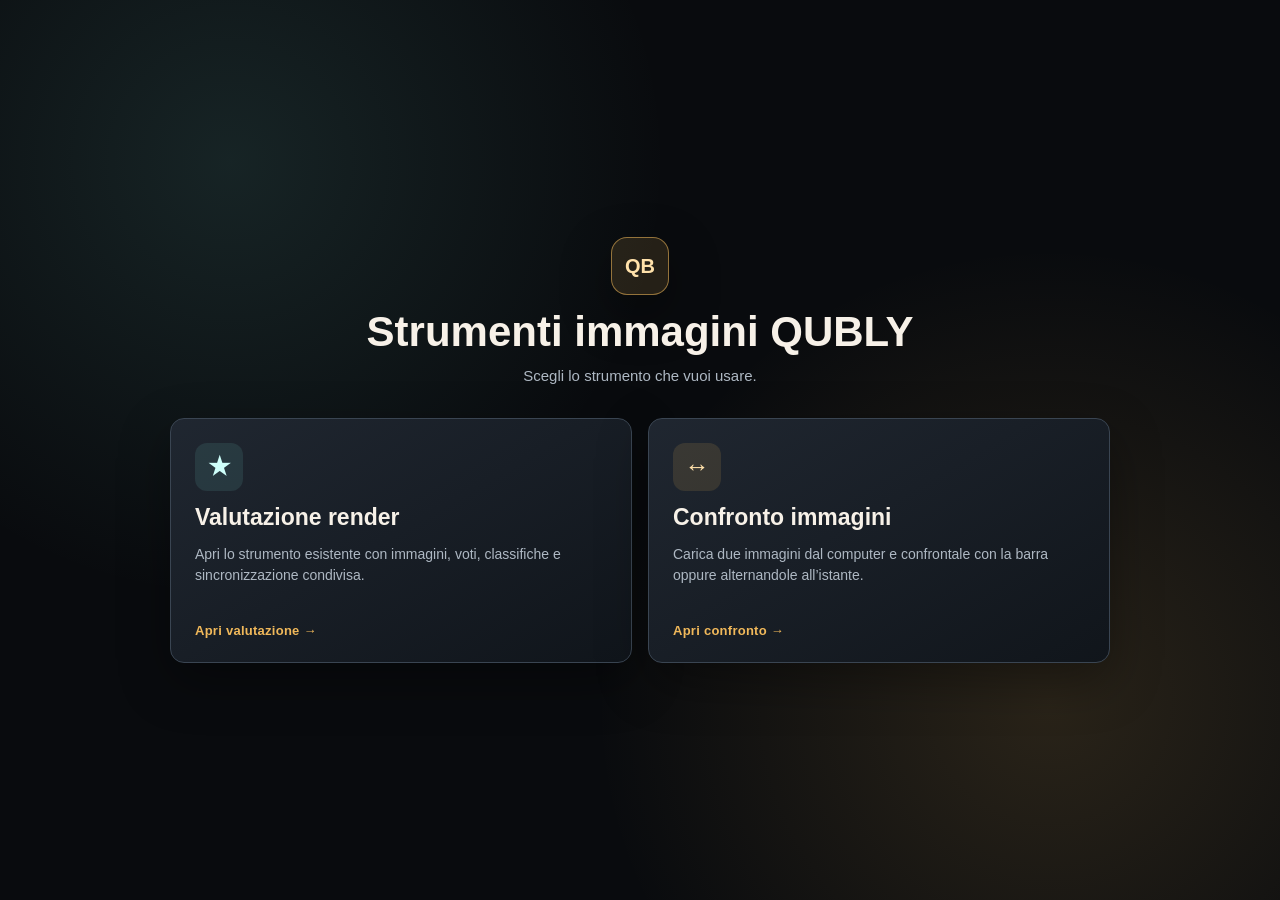
==== index.html @ 987a3d00 "Aggiunge il confronto locale tra due immagini" ====
<!doctype html>
<html lang="it">
<head>
  <meta charset="utf-8">
  <meta name="viewport" content="width=device-width, initial-scale=1">
  <meta name="robots" content="noindex, nofollow, noarchive, nosnippet">
  <title>Valutazione render QUBLY</title>
  <style>
    :root {
      color-scheme: dark;
      --bar-h: 148px;
      --bg: #090b0e;
      --panel: #151a20;
      --panel-2: #202731;
      --panel-3: #29313b;
      --line: #3a4552;
      --text: #f7f1e8;
      --muted: #aeb8c3;
      --soft: #7e8995;
      --accent: #f0b85a;
      --accent-2: #73cbc2;
      --ok: #92d184;
      --warn: #f0b85a;
      --danger: #e77878;
      --shadow: 0 18px 50px rgba(0, 0, 0, 0.34);
      --focus: 0 0 0 3px rgba(240, 184, 90, 0.26);
    }

    * {
      box-sizing: border-box;
    }

    html,
    body {
      width: 100%;
      height: 100%;
      margin: 0;
      overflow: hidden;
      background: var(--bg);
      color: var(--text);
      font-family: Inter, "Segoe UI", Arial, sans-serif;
      letter-spacing: 0;
    }

    button,
    input,
    textarea,
    select {
      font: inherit;
    }

    button {
      min-height: 40px;
      border: 1px solid var(--line);
      border-radius: 8px;
      background: var(--panel-2);
      color: var(--text);
      cursor: pointer;
      font-weight: 760;
      transition: background 140ms ease, border-color 140ms ease, transform 140ms ease;
    }

    button:hover:not(:disabled),
    button:focus-visible,
    select:focus-visible,
    input:focus-visible,
    textarea:focus-visible {
      border-color: var(--accent);
      outline: none;
      box-shadow: var(--focus);
    }

    button:hover:not(:disabled) {
      background: #2b3440;
    }

    button:active:not(:disabled) {
      transform: translateY(1px);
    }

    button:disabled {
      cursor: not-allowed;
      opacity: 0.46;
    }

    h1,
    h2,
    h3,
    p {
      margin: 0;
    }

    h1 {
      font-size: 15px;
      font-weight: 820;
    }

    h2 {
      font-size: 18px;
      font-weight: 820;
    }

    .app {
      width: 100%;
      height: 100%;
      display: grid;
      grid-template-rows: minmax(0, 1fr);
    }

    .topbar {
      position: fixed;
      top: 12px;
      right: 12px;
      z-index: 20;
      width: min(430px, calc(100vw - 24px));
      min-height: 58px;
      display: flex;
      align-items: center;
      justify-content: space-between;
      gap: 10px;
      padding: 8px 10px;
      border: 1px solid var(--line);
      border-radius: 8px;
      background: rgba(16, 20, 25, 0.95);
      box-shadow: var(--shadow);
      backdrop-filter: blur(12px);
    }

    .brand {
      min-width: 0;
    }

    .status {
      margin-top: 2px;
      color: var(--muted);
      font-size: 11px;
      white-space: nowrap;
      overflow: hidden;
      text-overflow: ellipsis;
    }

    .top-actions {
      display: flex;
      align-items: center;
      gap: 6px;
      flex-wrap: wrap;
      justify-content: flex-end;
    }

    .tab-button {
      min-height: 36px;
      padding: 0 10px;
      font-size: 13px;
    }

    .tab-button[aria-pressed="true"] {
      border-color: var(--accent);
      background: rgba(240, 184, 90, 0.16);
      color: #ffe1aa;
    }

    body.final-mode .topbar {
      display: none;
    }

    body.final-mode main {
      padding-top: 6px;
    }

    main {
      min-height: 0;
      padding: 12px;
      overflow: hidden;
    }

    .view {
      height: 100%;
      min-height: 0;
    }

    .view[hidden] {
      display: none !important;
    }

    .review-shell,
    .final-shell {
      height: 100%;
      min-height: 0;
      display: grid;
      grid-template-columns: minmax(0, 1fr) minmax(380px, 430px);
      gap: 12px;
    }

    .visual-stack {
      position: relative;
      min-width: 0;
      min-height: 0;
      display: grid;
      grid-template-rows: minmax(0, 1fr) minmax(0, 1fr);
      gap: 10px;
    }

    .image-card,
    .side-panel,
    .board,
    .variant-card,
    .mini-original,
    .final-note {
      border: 1px solid var(--line);
      border-radius: 8px;
      background: var(--panel);
      box-shadow: var(--shadow);
    }

    .image-card {
      min-width: 0;
      min-height: 0;
      display: grid;
      grid-template-rows: 34px minmax(0, 1fr);
      overflow: hidden;
    }

    #reviewView .image-card {
      grid-template-rows: minmax(0, 1fr);
    }

    #reviewView .image-head {
      display: none;
    }

    .image-head {
      min-width: 0;
      display: grid;
      grid-template-columns: minmax(0, 1fr) auto;
      align-items: center;
      gap: 10px;
      padding: 7px 11px;
      border-bottom: 1px solid var(--line);
      background: #11161c;
    }

    .image-title {
      min-width: 0;
      overflow: hidden;
      text-overflow: ellipsis;
      white-space: nowrap;
      font-size: 13px;
      font-weight: 820;
    }

    .image-meta {
      color: var(--muted);
      font-size: 12px;
    }

    .image-stage {
      width: 100%;
      height: 100%;
      min-height: 0;
      position: relative;
      padding: 0;
      border: 0;
      border-radius: 0;
      display: flex;
      align-items: center;
      justify-content: center;
      overflow: hidden;
      background: #040506;
    }

    div.image-stage {
      cursor: zoom-in;
    }

    .image-stage img,
    .variant-image-box img,
    .mini-original img,
    .overlay-body img {
      display: block;
      max-width: 100%;
      max-height: 100%;
      width: auto;
      height: auto;
      object-fit: contain;
    }

    .image-load-error {
      position: absolute;
      inset: 0;
      display: none;
      place-items: center;
      padding: 22px;
      background: rgba(4, 5, 6, 0.92);
      color: var(--text);
      text-align: center;
      font-size: 14px;
      line-height: 1.45;
      z-index: 2;
    }

    .image-load-error.active {
      display: grid;
    }

    .compare-stage {
      position: absolute;
      inset: 0;
      display: none;
      align-items: center;
      justify-content: center;
      overflow: hidden;
      background: #040506;
    }

    .compare-stage.active {
      display: flex;
    }

    .compare-stage img {
      position: absolute;
      inset: 0;
      width: 100%;
      height: 100%;
      max-width: none;
      max-height: none;
      object-fit: contain;
      user-select: none;
      pointer-events: none;
    }

    .compare-after {
      clip-path: inset(0 50% 0 0);
    }

    .compare-bar {
      position: absolute;
      top: 0;
      bottom: 0;
      left: 50%;
      width: 2px;
      transform: translateX(-50%);
      background: rgba(255, 255, 255, 0.45);
      box-shadow: 0 0 0 1px rgba(0, 0, 0, 0.25);
      pointer-events: none;
    }

    .compare-knob {
      position: absolute;
      left: 50%;
      top: 50%;
      width: 46px;
      height: 46px;
      transform: translate(-50%, -50%);
      border-radius: 999px;
      border: 1px solid rgba(255, 255, 255, 0.32);
      background: rgba(16, 20, 25, 0.56);
      color: rgba(255, 255, 255, 0.78);
      display: grid;
      place-items: center;
      font-size: 20px;
      font-weight: 900;
      pointer-events: none;
      box-shadow: var(--shadow);
    }

    .compare-drag-zone {
      position: absolute;
      top: 0;
      bottom: 0;
      left: 50%;
      width: min(190px, 34%);
      height: 100%;
      margin: 0;
      transform: translateX(-50%);
      border-left: 1px solid rgba(255, 255, 255, 0.08);
      border-right: 1px solid rgba(255, 255, 255, 0.08);
      background: rgba(255, 255, 255, 0.015);
      cursor: ew-resize;
      touch-action: none;
      z-index: 3;
    }

    .compare-drag-zone:hover,
    .compare-drag-zone:focus-visible,
    .compare-drag-zone.dragging {
      background: rgba(255, 255, 255, 0.055);
      border-color: rgba(255, 255, 255, 0.22);
      outline: none;
      box-shadow: inset 0 0 0 1px rgba(255, 255, 255, 0.1);
    }

    .compare-label {
      position: absolute;
      top: 10px;
      padding: 5px 8px;
      border: 1px solid rgba(255, 255, 255, 0.12);
      border-radius: 999px;
      background: rgba(4, 5, 6, 0.72);
      color: var(--text);
      font-size: 12px;
      font-weight: 820;
      z-index: 3;
      pointer-events: none;
    }

    .compare-label.before {
      left: 10px;
    }

    .compare-label.after {
      right: 10px;
    }

    .compare-toggle {
      position: absolute;
      right: 12px;
      bottom: 12px;
      z-index: 4;
      min-height: 36px;
      padding: 0 12px;
      border-color: rgba(240, 184, 90, 0.76);
      background: rgba(16, 20, 25, 0.9);
      color: #ffe1aa;
      backdrop-filter: blur(8px);
      cursor: pointer;
    }

    .image-stage:hover:not(:disabled),
    .image-stage:focus-visible {
      background: #040506;
      box-shadow: inset 0 0 0 2px var(--accent);
    }

    .floating-nav {
      position: absolute;
      z-index: 5;
      bottom: 16px;
      width: 58px;
      height: 58px;
      min-height: 58px;
      padding: 0;
      border-radius: 12px;
      border-color: rgba(240, 184, 90, 0.7);
      background: rgba(16, 20, 25, 0.82);
      color: #ffe3ad;
      font-size: 40px;
      line-height: 1;
      backdrop-filter: blur(8px);
    }

    .floating-nav.prev {
      left: 12px;
    }

    .floating-nav.next {
      right: 12px;
    }

    .side-panel {
      min-width: 0;
      min-height: 0;
      display: grid;
      grid-template-rows: auto auto minmax(0, 1fr) auto;
      gap: 8px;
      padding: 12px;
      padding-top: calc(var(--bar-h) + 12px);
      overflow: hidden;
    }

    #finalView .side-panel {
      grid-template-rows: auto auto auto;
      gap: 8px;
      padding-top: 8px;
      overflow-y: auto;
    }

    #finalView .panel-top,
    #finalView .panel-actions,
    #finalView .average-card,
    #finalView .subject-average-panel {
      display: none;
    }

    .panel-top {
      min-width: 0;
      display: grid;
      gap: 5px;
    }

    .eyebrow {
      color: var(--accent-2);
      font-size: 12px;
      font-weight: 820;
      text-transform: uppercase;
    }

    .current-name {
      min-width: 0;
      overflow-wrap: anywhere;
      font-size: 15px;
      font-weight: 860;
      line-height: 1.15;
    }

    .source-line {
      min-width: 0;
      color: var(--muted);
      font-size: 12px;
      line-height: 1.35;
      overflow-wrap: anywhere;
    }

    #sourceLine,
    #finalSourceLine {
      display: -webkit-box;
      -webkit-line-clamp: 2;
      -webkit-box-orient: vertical;
      overflow: hidden;
    }

    #reviewView #sourceLine {
      display: none;
    }

    .chips {
      display: flex;
      flex-wrap: wrap;
      gap: 6px;
    }

    .chip {
      min-height: 24px;
      max-width: 100%;
      display: inline-flex;
      align-items: center;
      padding: 3px 8px;
      border: 1px solid var(--line);
      border-radius: 999px;
      background: #10151b;
      color: var(--muted);
      font-size: 12px;
      font-weight: 760;
    }

    .chip.ok {
      border-color: rgba(146, 209, 132, 0.45);
      color: #c9efbf;
      background: rgba(146, 209, 132, 0.1);
    }

    .chip.warn {
      border-color: rgba(240, 184, 90, 0.55);
      color: #ffe0a4;
      background: rgba(240, 184, 90, 0.12);
    }

    .progress-box {
      display: grid;
      gap: 7px;
    }

    .meter {
      height: 8px;
      border-radius: 999px;
      border: 1px solid #2a333d;
      background: #0d1116;
      overflow: hidden;
    }

    .meter-fill {
      width: 0%;
      height: 100%;
      background: linear-gradient(90deg, var(--accent-2), var(--accent));
    }

    .progress-text {
      display: flex;
      justify-content: space-between;
      gap: 10px;
      color: var(--muted);
      font-size: 12px;
    }

    .average-card {
      display: grid;
      grid-template-columns: minmax(0, 1fr) auto;
      align-items: center;
      gap: 10px;
      padding: 8px;
      border: 1px solid var(--line);
      border-radius: 8px;
      background: #0f141a;
    }

    .average-label {
      color: var(--muted);
      font-size: 12px;
      line-height: 1.35;
    }

    .average-value {
      color: var(--accent);
      font-size: 28px;
      font-weight: 900;
      line-height: 1;
    }

    .voter-area {
      min-height: 0;
      display: grid;
      grid-template-rows: auto minmax(0, 1fr);
      gap: 8px;
      overflow: hidden;
    }

    #finalView .voter-area {
      grid-template-rows: minmax(0, 1fr);
    }

    .voter-list {
      min-height: 0;
      display: grid;
      gap: 6px;
      align-content: start;
      overflow: auto;
      padding-right: 2px;
    }

    #reviewView .voter-list {
      overflow: hidden;
    }

    #finalView .voter-area {
      display: none;
    }

    .voter-row {
      display: grid;
      gap: 4px;
      padding: 5px;
      border: 1px solid #2d3742;
      border-radius: 8px;
      background: #11161c;
    }

    .voter-switch {
      display: grid;
      grid-template-columns: repeat(4, minmax(0, 1fr));
      gap: 6px;
    }

    .voter-switch button {
      min-width: 0;
      min-height: 34px;
      padding: 0 8px;
      overflow: hidden;
      text-overflow: ellipsis;
      white-space: nowrap;
      font-size: 13px;
      font-weight: 820;
    }

    .voter-switch button[aria-pressed="true"] {
      border-color: var(--accent-2);
      background: rgba(115, 203, 194, 0.15);
      color: #cefffa;
    }

    .voter-top {
      display: grid;
      grid-template-columns: minmax(0, 1fr) 50px;
      gap: 6px;
      align-items: center;
    }

    .voter-name,
    .note-input {
      width: 100%;
      min-width: 0;
      border: 1px solid var(--line);
      border-radius: 7px;
      background: #0c1116;
      color: var(--text);
    }

    .voter-name {
      height: 28px;
      padding: 0 9px;
      font-weight: 760;
    }

    .voter-name.display {
      display: flex;
      align-items: center;
      background: #0f151b;
    }

    .note-input {
      height: 24px;
      padding: 0 9px;
      color: var(--muted);
      font-size: 12px;
    }

    .score-bubble {
      height: 28px;
      display: grid;
      place-items: center;
      border-radius: 7px;
      border: 1px solid var(--line);
      background: rgba(240, 184, 90, 0.13);
      color: var(--accent);
      font-weight: 900;
    }

    .score-bubble.empty {
      color: var(--muted);
      background: #0c1116;
    }

    .score-range {
      width: 100%;
      height: 18px;
      accent-color: var(--accent);
      cursor: pointer;
    }

    .panel-actions {
      display: grid;
      grid-template-columns: 1fr 1fr;
      gap: 8px;
    }

    .panel-actions button {
      min-height: 38px;
      font-size: 15px;
    }

    .primary-button {
      border-color: rgba(240, 184, 90, 0.62);
      background: rgba(240, 184, 90, 0.16);
      color: #ffe1aa;
    }

    .final-back-inline {
      width: fit-content;
      min-height: 32px;
      margin-top: 8px;
      padding: 0 12px;
      font-size: 12px;
    }

    .wide {
      grid-column: 1 / -1;
    }

    .board {
      min-height: 0;
      display: grid;
      grid-template-rows: auto auto minmax(0, 1fr);
      gap: 10px;
      padding: 12px;
      overflow: hidden;
    }

    .subject-tabs {
      display: flex;
      flex-wrap: wrap;
      gap: 8px;
    }

    .subject-tab {
      min-height: 38px;
      padding: 0 11px;
      font-size: 13px;
    }

    .subject-tab[aria-pressed="true"] {
      border-color: var(--accent-2);
      background: rgba(115, 203, 194, 0.15);
      color: #cefffa;
    }

    .subject-tab.needs-rank {
      border-color: rgba(240, 184, 90, 0.72);
    }

    .final-head {
      min-height: 120px;
      display: grid;
      grid-template-columns: minmax(220px, 310px) minmax(0, 1fr);
      gap: 10px;
    }

    .mini-original,
    .final-note {
      min-width: 0;
      overflow: hidden;
      background: #10151b;
    }

    .mini-original {
      display: grid;
      grid-template-columns: 1.1fr 1fr;
      align-items: stretch;
    }

    .mini-original .img-box {
      min-width: 0;
      min-height: 0;
      display: flex;
      align-items: center;
      justify-content: center;
      background: #040506;
    }

    .mini-original .info,
    .final-note {
      padding: 10px;
      display: grid;
      align-content: center;
      gap: 5px;
    }

    .mini-original strong {
      min-width: 0;
      overflow-wrap: anywhere;
      font-size: 13px;
      line-height: 1.2;
    }

    .final-note p {
      color: var(--muted);
      font-size: 13px;
      line-height: 1.42;
    }

    .variant-grid {
      min-height: 0;
      display: grid;
      grid-template-columns: repeat(auto-fit, minmax(255px, 1fr));
      grid-auto-rows: minmax(245px, 1fr);
      gap: 10px;
      overflow: auto;
      padding-right: 2px;
    }

    .variant-card {
      min-width: 0;
      min-height: 0;
      padding: 0;
      display: grid;
      grid-template-rows: minmax(0, 1fr) auto;
      overflow: hidden;
      cursor: grab;
      text-align: left;
    }

    .variant-card:active {
      cursor: grabbing;
    }

    .variant-card.dragging {
      opacity: 0.55;
    }

    .variant-card[aria-selected="true"] {
      border-color: var(--accent);
      box-shadow: 0 0 0 2px rgba(240, 184, 90, 0.27), var(--shadow);
    }

    .variant-image-box {
      min-width: 0;
      min-height: 0;
      display: flex;
      align-items: center;
      justify-content: center;
      background: #040506;
      overflow: hidden;
    }

    .variant-card-foot {
      display: grid;
      grid-template-columns: 58px minmax(0, 1fr);
      gap: 8px;
      align-items: center;
      padding: 8px;
      border-top: 1px solid var(--line);
      background: #11161c;
    }

    .rank-badge {
      min-height: 38px;
      display: grid;
      place-items: center;
      border-radius: 8px;
      background: rgba(115, 203, 194, 0.13);
      border: 1px solid rgba(115, 203, 194, 0.42);
      color: #cefffa;
      font-size: 20px;
      font-weight: 900;
    }

    .variant-info {
      min-width: 0;
      display: grid;
      gap: 2px;
    }

    .variant-info strong {
      min-width: 0;
      overflow: hidden;
      text-overflow: ellipsis;
      white-space: nowrap;
      font-size: 13px;
    }

    .variant-info span {
      color: var(--muted);
      font-size: 12px;
    }

    .personal-mini-ranks {
      display: block;
      min-width: 0;
      overflow: hidden;
      text-overflow: ellipsis;
      white-space: nowrap;
      color: var(--muted);
      font-size: 11px;
    }

    .rank-actions {
      display: grid;
      grid-template-columns: 1fr;
      gap: 8px;
    }

    .tool-summary {
      display: grid;
      gap: 8px;
      padding: 10px;
      border: 1px solid var(--line);
      border-radius: 8px;
      background: #0f141a;
      overflow: hidden;
    }

    #finalView .tool-summary {
      border-color: #536273;
      background: #10171f;
    }

    .tool-summary-head {
      display: flex;
      justify-content: space-between;
      gap: 10px;
      color: var(--muted);
      font-size: 12px;
      font-weight: 760;
    }

    #finalView .tool-summary-head {
      color: #d5e0ec;
      font-size: 14px;
      font-weight: 860;
    }

    .tool-summary-list {
      display: grid;
      gap: 5px;
      max-height: 126px;
      overflow: auto;
      padding-right: 2px;
    }

    #finalView .tool-summary-list {
      max-height: 244px;
      gap: 7px;
    }

    .tool-row {
      width: 100%;
      min-height: 38px;
      display: grid;
      grid-template-columns: minmax(0, 1fr) 44px 46px;
      gap: 6px;
      align-items: center;
      padding: 6px 7px;
      border: 1px solid #2c3742;
      border-radius: 8px;
      background: #111820;
      color: var(--text);
      font-size: 11px;
      text-align: left;
      cursor: pointer;
    }

    #finalView .tool-row {
      min-height: 48px;
      grid-template-columns: minmax(0, 1fr) 58px 54px;
      padding: 8px 9px;
      font-size: 13px;
    }

    .tool-row:hover,
    .tool-row:focus-visible {
      border-color: rgba(240, 184, 90, 0.58);
      background: #151d25;
    }

    .tool-name {
      min-width: 0;
      overflow: hidden;
      text-overflow: ellipsis;
      white-space: nowrap;
      color: var(--text);
      font-weight: 780;
    }

    #finalView .tool-name {
      font-size: 13px;
      font-weight: 900;
    }

    .tool-value {
      color: var(--accent);
      font-weight: 900;
      text-align: right;
    }

    #finalView .tool-value {
      font-size: 15px;
    }

    .tool-score {
      color: var(--muted);
      font-weight: 760;
      text-align: right;
    }

    .tool-bar {
      grid-column: 1 / -1;
      height: 5px;
      border-radius: 999px;
      background: #0b1015;
      overflow: hidden;
      border: 1px solid #26313c;
    }

    .tool-fill {
      height: 100%;
      width: 0%;
      background: linear-gradient(90deg, var(--accent-2), var(--accent));
    }

    .personal-rank-panel {
      display: grid;
      gap: 7px;
      padding: 9px;
      border: 1px solid var(--line);
      border-radius: 8px;
      background: #0f141a;
      overflow: hidden;
    }

    #finalView .personal-rank-panel {
      border-color: #536273;
      background: #10171f;
    }

    .personal-rank-list {
      display: grid;
      gap: 6px;
    }

    .personal-rank-row {
      min-width: 0;
      display: grid;
      grid-template-columns: minmax(0, 1fr);
      gap: 6px;
      align-items: center;
      padding: 8px;
      border: 1px solid #2d3742;
      border-radius: 8px;
      background: #11161c;
    }

    .personal-rank-row strong {
      min-width: 0;
      overflow: hidden;
      text-overflow: ellipsis;
      white-space: nowrap;
      font-size: 14px;
    }

    .active-voter-hint {
      color: var(--muted);
      font-size: 12px;
      line-height: 1.35;
    }

    .active-vote-control {
      display: grid;
      gap: 5px;
      padding: 7px;
      border: 1px solid #2d3742;
      border-radius: 8px;
      background: #11161c;
    }

    #finalView .active-vote-control {
      padding: 7px 8px;
    }

    .active-vote-top {
      display: grid;
      grid-template-columns: minmax(0, 1fr) 54px;
      gap: 7px;
      align-items: center;
    }

    .rank-and-score {
      display: flex;
      flex-wrap: wrap;
      gap: 5px;
      align-items: center;
      min-width: 0;
    }

    .mini-badge {
      min-height: 24px;
      display: inline-flex;
      align-items: center;
      padding: 2px 8px;
      border: 1px solid rgba(115, 203, 194, 0.48);
      border-radius: 7px;
      background: rgba(115, 203, 194, 0.12);
      color: #cefffa;
      font-weight: 860;
      font-size: 12px;
      white-space: nowrap;
    }

    #finalView .active-vote-control .note-input {
      display: none;
    }

    #finalView .score-range {
      height: 14px;
    }

    .subject-average-panel {
      display: grid;
      gap: 7px;
      padding: 9px;
      border: 1px solid var(--line);
      border-radius: 8px;
      background: #0f141a;
      overflow: hidden;
    }

    .subject-average-list {
      display: grid;
      gap: 5px;
      max-height: 142px;
      overflow: auto;
      padding-right: 2px;
    }

    .subject-average-row {
      display: grid;
      grid-template-columns: 34px minmax(0, 1fr);
      gap: 7px;
      align-items: center;
      padding: 6px;
      border: 1px solid #2d3742;
      border-radius: 8px;
      background: #11161c;
      font-size: 12px;
    }

    .subject-average-row strong {
      min-width: 0;
      overflow: hidden;
      text-overflow: ellipsis;
      white-space: nowrap;
    }

    .subject-average-meta {
      grid-column: 2;
      color: var(--muted);
      font-weight: 760;
    }

    .overlay {
      position: fixed;
      inset: 0;
      z-index: 50;
      display: grid;
      grid-template-rows: 54px minmax(0, 1fr);
      background: rgba(0, 0, 0, 0.9);
    }

    .overlay[hidden] {
      display: none;
    }

    .overlay-head {
      display: flex;
      align-items: center;
      justify-content: space-between;
      gap: 12px;
      padding: 9px 14px;
      border-bottom: 1px solid var(--line);
      background: #101419;
    }

    .overlay-title {
      min-width: 0;
      overflow: hidden;
      text-overflow: ellipsis;
      white-space: nowrap;
      font-weight: 820;
    }

    .overlay-actions {
      flex: 0 0 auto;
      display: flex;
      align-items: center;
      gap: 8px;
    }

    .overlay-actions button {
      min-height: 36px;
      padding: 0 12px;
      font-size: 13px;
    }

    .overlay-nav {
      min-width: 42px;
    }

    .overlay-cycle {
      min-width: 126px;
    }

    .overlay-close {
      width: 38px;
      height: 38px;
      min-height: 38px;
      padding: 0;
      font-size: 22px;
    }

    .overlay-body {
      min-width: 0;
      min-height: 0;
      position: relative;
      display: flex;
      align-items: center;
      justify-content: center;
      overflow: hidden;
      padding: 16px;
    }

    #overlayImage {
      transform-origin: center center;
      cursor: zoom-in;
      touch-action: none;
      user-select: none;
      will-change: transform;
    }

    #overlayImage.zoomed {
      cursor: grab;
    }

    #overlayImage.zoomed:active {
      cursor: grabbing;
    }

    .overlay-side-stack {
      position: absolute;
      top: 12px;
      left: 12px;
      z-index: 5;
      width: min(270px, calc(100vw - 24px));
      display: grid;
      gap: 6px;
      pointer-events: auto;
    }

    .overlay-side-stack[hidden] {
      display: none;
    }

    .overlay-rank-panel,
    .overlay-vote-panel {
      display: grid;
      gap: 5px;
      padding: 7px;
      border: 1px solid rgba(255, 255, 255, 0.14);
      border-radius: 8px;
      background: rgba(9, 13, 18, 0.52);
      backdrop-filter: blur(8px);
    }

    .overlay-rank-panel {
      max-height: min(34vh, 198px);
      overflow: auto;
    }

    .overlay-rank-title {
      color: var(--text);
      font-size: 12px;
      font-weight: 860;
    }

    .overlay-rank-row {
      width: 100%;
      min-height: 28px;
      display: grid;
      grid-template-columns: 28px minmax(0, 1fr) auto;
      gap: 5px;
      align-items: center;
      padding: 4px 5px;
      border: 1px solid rgba(255, 255, 255, 0.12);
      border-radius: 8px;
      background: rgba(14, 20, 27, 0.58);
      color: var(--text);
      text-align: left;
      font-size: 11px;
    }

    .overlay-rank-row[aria-current="true"] {
      border-color: rgba(240, 184, 90, 0.75);
      background: rgba(240, 184, 90, 0.16);
    }

    .overlay-rank-row strong {
      min-width: 0;
      overflow: hidden;
      text-overflow: ellipsis;
      white-space: nowrap;
    }

    .overlay-vote-panel .active-vote-control {
      padding: 0;
      border: 0;
      background: transparent;
    }

    .overlay-vote-panel .active-vote-top {
      grid-template-columns: minmax(0, 1fr) 42px;
    }

    .overlay-vote-panel .note-input {
      display: none;
    }

    [hidden] {
      display: none !important;
    }

    .launcher-view {
      width: 100%;
      min-height: 100%;
      display: grid;
      place-items: center;
      padding: 28px;
      background:
        radial-gradient(circle at 18% 18%, rgba(115, 203, 194, 0.13), transparent 34%),
        radial-gradient(circle at 82% 78%, rgba(240, 184, 90, 0.14), transparent 36%),
        var(--bg);
    }

    .launcher-panel {
      width: min(940px, 100%);
      display: grid;
      gap: 30px;
    }

    .launcher-brand {
      display: grid;
      gap: 9px;
      text-align: center;
    }

    .launcher-mark {
      width: 58px;
      height: 58px;
      margin: 0 auto 4px;
      display: grid;
      place-items: center;
      border: 1px solid rgba(240, 184, 90, 0.55);
      border-radius: 16px;
      background: rgba(240, 184, 90, 0.12);
      color: #ffe1aa;
      font-size: 20px;
      font-weight: 900;
      box-shadow: var(--shadow);
    }

    .launcher-brand h1 {
      font-size: clamp(26px, 4vw, 42px);
    }

    .launcher-brand p {
      color: var(--muted);
      font-size: 15px;
      line-height: 1.5;
    }

    .tool-choice-grid {
      display: grid;
      grid-template-columns: repeat(2, minmax(0, 1fr));
      gap: 16px;
    }

    .tool-choice {
      min-height: 245px;
      padding: 24px;
      display: grid;
      grid-template-rows: auto auto minmax(0, 1fr) auto;
      gap: 13px;
      align-items: start;
      border-radius: 14px;
      text-align: left;
      background: linear-gradient(150deg, rgba(32, 39, 49, 0.98), rgba(16, 21, 27, 0.98));
      box-shadow: var(--shadow);
    }

    .tool-choice:hover:not(:disabled) {
      transform: translateY(-2px);
    }

    .tool-choice-icon {
      width: 48px;
      height: 48px;
      display: grid;
      place-items: center;
      border-radius: 12px;
      background: rgba(115, 203, 194, 0.12);
      color: #cefffa;
      font-size: 25px;
    }

    .tool-choice:last-child .tool-choice-icon {
      background: rgba(240, 184, 90, 0.13);
      color: #ffe1aa;
    }

    .tool-choice h2 {
      font-size: 23px;
    }

    .tool-choice p {
      color: var(--muted);
      font-size: 14px;
      font-weight: 520;
      line-height: 1.55;
    }

    .tool-choice-cta {
      color: var(--accent);
      font-size: 13px;
      font-weight: 860;
      letter-spacing: 0.02em;
    }

    .local-compare-view {
      width: 100%;
      height: 100%;
      min-height: 0;
      display: grid;
      grid-template-rows: auto minmax(0, 1fr);
      background: var(--bg);
    }

    .local-compare-head {
      min-height: 70px;
      display: flex;
      align-items: center;
      justify-content: space-between;
      gap: 16px;
      padding: 12px 18px;
      border-bottom: 1px solid var(--line);
      background: #101419;
    }

    .local-compare-title {
      min-width: 0;
      display: grid;
      gap: 3px;
    }

    .local-compare-title h1 {
      font-size: 18px;
    }

    .local-compare-title p {
      color: var(--muted);
      font-size: 12px;
    }

    .menu-button,
    .local-reset-button {
      min-height: 38px;
      padding: 0 13px;
    }

    .local-compare-shell {
      min-height: 0;
      display: grid;
      grid-template-columns: minmax(270px, 330px) minmax(0, 1fr);
      gap: 12px;
      padding: 12px;
    }

    .local-file-panel {
      min-height: 0;
      display: grid;
      grid-template-rows: auto minmax(0, 1fr) minmax(0, 1fr) auto;
      gap: 10px;
      padding: 12px;
      border: 1px solid var(--line);
      border-radius: 10px;
      background: var(--panel);
      box-shadow: var(--shadow);
      overflow: auto;
    }

    .local-file-intro {
      display: grid;
      gap: 5px;
    }

    .local-file-intro strong {
      font-size: 15px;
    }

    .local-file-intro span,
    .local-privacy-note {
      color: var(--muted);
      font-size: 12px;
      line-height: 1.45;
    }

    .local-file-picker {
      min-height: 150px;
      position: relative;
      display: grid;
      grid-template-rows: minmax(0, 1fr) auto;
      gap: 8px;
      padding: 10px;
      border: 1px dashed #506070;
      border-radius: 10px;
      background: #0e1319;
      cursor: pointer;
      overflow: hidden;
      transition: border-color 140ms ease, background 140ms ease;
    }

    .local-file-picker:hover,
    .local-file-picker:focus-within,
    .local-file-picker.drag-over {
      border-color: var(--accent);
      background: rgba(240, 184, 90, 0.07);
    }

    .local-file-input {
      position: absolute;
      width: 1px;
      height: 1px;
      opacity: 0;
      pointer-events: none;
    }

    .local-file-preview-box {
      min-height: 0;
      display: grid;
      place-items: center;
      overflow: hidden;
      border-radius: 7px;
      background: #050709;
    }

    .local-file-preview {
      width: 100%;
      height: 100%;
      min-height: 82px;
      object-fit: contain;
    }

    .local-file-placeholder {
      display: grid;
      place-items: center;
      gap: 5px;
      color: var(--muted);
      text-align: center;
      font-size: 12px;
    }

    .local-file-placeholder strong {
      color: var(--text);
      font-size: 14px;
    }

    .local-file-copy {
      min-width: 0;
      display: grid;
      gap: 2px;
    }

    .local-file-copy strong,
    .local-file-copy span {
      overflow: hidden;
      text-overflow: ellipsis;
      white-space: nowrap;
    }

    .local-file-copy strong {
      font-size: 13px;
    }

    .local-file-copy span {
      color: var(--muted);
      font-size: 11px;
    }

    .local-viewer {
      min-width: 0;
      min-height: 0;
      display: grid;
      grid-template-rows: minmax(0, 1fr) auto;
      gap: 10px;
    }

    .local-compare-stage {
      min-height: 360px;
      position: relative;
      overflow: hidden;
      border: 1px solid var(--line);
      border-radius: 10px;
      background:
        linear-gradient(45deg, #090c10 25%, transparent 25%),
        linear-gradient(-45deg, #090c10 25%, transparent 25%),
        linear-gradient(45deg, transparent 75%, #090c10 75%),
        linear-gradient(-45deg, transparent 75%, #090c10 75%),
        #050709;
      background-size: 28px 28px;
      background-position: 0 0, 0 14px, 14px -14px, -14px 0;
      box-shadow: var(--shadow);
    }

    .local-empty-state {
      position: absolute;
      inset: 0;
      display: grid;
      place-items: center;
      padding: 26px;
      color: var(--muted);
      text-align: center;
      line-height: 1.5;
    }

    .local-compare-canvas {
      position: absolute;
      inset: 0;
      display: flex;
      align-items: center;
      justify-content: center;
      overflow: hidden;
      background: #040506;
    }

    .local-compare-canvas img {
      position: absolute;
      inset: 0;
      width: 100%;
      height: 100%;
      object-fit: contain;
      user-select: none;
      pointer-events: none;
    }

    .local-compare-canvas .compare-drag-zone[hidden],
    .local-compare-canvas .compare-bar[hidden],
    .local-compare-canvas .compare-knob[hidden] {
      display: none !important;
    }

    .local-swap-nav {
      position: absolute;
      top: 50%;
      z-index: 5;
      width: 52px;
      height: 58px;
      min-height: 58px;
      padding: 0;
      transform: translateY(-50%);
      border-color: rgba(240, 184, 90, 0.72);
      background: rgba(16, 20, 25, 0.82);
      color: #ffe1aa;
      font-size: 34px;
      backdrop-filter: blur(8px);
    }

    .local-swap-nav.left {
      left: 12px;
    }

    .local-swap-nav.right {
      right: 12px;
    }

    .local-mode-controls {
      display: grid;
      grid-template-columns: repeat(3, minmax(0, 1fr));
      gap: 8px;
      padding: 10px;
      border: 1px solid var(--line);
      border-radius: 10px;
      background: var(--panel);
    }

    .local-mode-controls button {
      min-height: 44px;
      padding: 0 10px;
    }

    .local-mode-controls button[aria-pressed="true"] {
      border-color: var(--accent);
      background: rgba(240, 184, 90, 0.16);
      color: #ffe1aa;
    }

    .local-key-hint {
      grid-column: 1 / -1;
      color: var(--muted);
      text-align: center;
      font-size: 11px;
    }

    .fatal {
      max-width: 780px;
      margin: 70px auto;
      padding: 20px;
      border: 1px solid var(--danger);
      border-radius: 8px;
      background: rgba(231, 120, 120, 0.12);
      line-height: 1.5;
    }

    @media (max-width: 1120px) {
      html,
      body {
        height: auto;
        min-height: 100%;
        overflow: auto;
      }

      .app {
        display: block;
        height: auto;
        min-height: 100vh;
      }

      main {
        overflow: visible;
      }

      .view,
      .review-shell,
      .final-shell {
        height: auto;
        min-height: 0;
      }

      .review-shell,
      .final-shell {
        grid-template-columns: 1fr;
      }

      .side-panel {
        min-height: 640px;
      }

      #finalView .side-panel {
        min-height: 0;
        max-height: none;
        overflow: visible;
      }

      .local-compare-view {
        height: auto;
        min-height: 100vh;
      }

      .local-compare-shell {
        grid-template-columns: 1fr;
      }

      .local-file-panel {
        grid-template-columns: repeat(2, minmax(0, 1fr));
        grid-template-rows: auto minmax(190px, auto) auto;
      }

      .local-file-intro,
      .local-privacy-note {
        grid-column: 1 / -1;
      }

      .local-compare-stage {
        min-height: min(68vh, 720px);
      }
    }

    @media (max-width: 680px) {
      .launcher-view {
        padding: 20px 14px;
      }

      .tool-choice-grid,
      .local-file-panel {
        grid-template-columns: 1fr;
      }

      .tool-choice {
        min-height: 205px;
      }

      .local-file-intro,
      .local-privacy-note {
        grid-column: auto;
      }

      .local-compare-head {
        align-items: flex-start;
      }

      .local-compare-title p {
        display: none;
      }

      .local-mode-controls {
        grid-template-columns: 1fr 1fr;
      }

      .local-mode-controls .split-control,
      .local-key-hint {
        grid-column: 1 / -1;
      }

      .local-mode-controls .split-control {
        grid-row: 1;
      }
    }
  </style>
</head>
<body>
  <section class="launcher-view" id="launcherView" aria-labelledby="launcherTitle">
    <div class="launcher-panel">
      <div class="launcher-brand">
        <div class="launcher-mark" aria-hidden="true">QB</div>
        <h1 id="launcherTitle">Strumenti immagini QUBLY</h1>
        <p>Scegli lo strumento che vuoi usare.</p>
      </div>

      <div class="tool-choice-grid">
        <button class="tool-choice" id="openRatingTool" type="button">
          <span class="tool-choice-icon" aria-hidden="true">★</span>
          <h2>Valutazione render</h2>
          <p>Apri lo strumento esistente con immagini, voti, classifiche e sincronizzazione condivisa.</p>
          <span class="tool-choice-cta">Apri valutazione →</span>
        </button>

        <button class="tool-choice" id="openLocalCompareTool" type="button">
          <span class="tool-choice-icon" aria-hidden="true">↔</span>
          <h2>Confronto immagini</h2>
          <p>Carica due immagini dal computer e confrontale con la barra oppure alternandole all’istante.</p>
          <span class="tool-choice-cta">Apri confronto →</span>
        </button>
      </div>
    </div>
  </section>

  <div class="app" id="ratingApp" hidden>
    <header class="topbar">
      <div class="brand">
        <h1>QB</h1>
        <p class="status" id="statusLine">Caricamento...</p>
      </div>
      <nav class="top-actions" aria-label="Viste">
        <button class="tab-button" id="ratingMenuButton" type="button">Strumenti</button>
        <button class="tab-button" id="reviewTab" type="button" aria-pressed="true">Valutazione</button>
        <button class="tab-button" id="finalTab" type="button" aria-pressed="false">Confronto finale</button>
        <button class="tab-button" id="syncUploadButton" type="button">Carica locali</button>
      </nav>
    </header>

    <main id="appMain">
      <section class="view" id="reviewView">
        <div class="review-shell">
          <section class="visual-stack" aria-label="Confronto originale e variante">
            <button class="floating-nav prev" id="prevFloat" type="button" aria-label="Immagine precedente">‹</button>
            <button class="floating-nav next" id="nextFloat" type="button" aria-label="Immagine successiva">›</button>

            <article class="image-card">
              <div class="image-head">
                <span class="image-title" id="originalTitle">Originale</span>
                <span class="image-meta" id="originalMeta">-</span>
              </div>
              <div class="image-stage" id="originalStage" role="button" tabindex="0" aria-label="Apri originale ingrandita">
                <img id="originalImage" alt="">
                <div class="compare-stage" id="reviewCompare" aria-hidden="true">
                  <img class="compare-before" id="reviewCompareBefore" alt="">
                  <img class="compare-after" id="reviewCompareAfter" alt="">
                  <span class="compare-label before">Originale</span>
                  <span class="compare-label after">Variante</span>
                  <div class="compare-bar" id="reviewCompareBar"></div>
                  <div class="compare-knob" id="reviewCompareKnob">↔</div>
                  <div class="compare-drag-zone" id="reviewCompareDrag" role="slider" tabindex="0" aria-label="Trascina confronto prima dopo" aria-valuemin="0" aria-valuemax="100" aria-valuenow="50"></div>
                </div>
                <button class="compare-toggle" id="compareToggle" type="button">Prima/dopo</button>
              </div>
            </article>

            <article class="image-card">
              <div class="image-head">
                <span class="image-title" id="variantTitle">Variante</span>
                <span class="image-meta" id="variantMeta">-</span>
              </div>
              <button class="image-stage" id="variantButton" type="button" aria-label="Apri variante ingrandita">
                <img id="variantImage" alt="">
              </button>
            </article>
          </section>

          <aside class="side-panel">
            <div class="panel-top">
              <div class="eyebrow" id="counter">1 / 1</div>
              <div class="current-name" id="currentName">-</div>
              <div class="chips">
                <span class="chip" id="subjectChip">-</span>
                <span class="chip" id="categoryChip">-</span>
                <span class="chip" id="rankingChip">-</span>
              </div>
              <p class="source-line" id="sourceLine">-</p>
            </div>

            <div class="progress-box">
              <div class="meter"><div class="meter-fill" id="progressFill"></div></div>
              <div class="progress-text">
                <span id="progressText">-</span>
                <span>Tastiera: ← →</span>
              </div>
            </div>

            <section class="voter-area">
              <div class="average-card">
                <div>
                  <div class="average-label">Media dei 4 votanti</div>
                  <div class="source-line" id="averageDetail">-</div>
                </div>
                <div class="average-value" id="averageValue">-</div>
              </div>
              <div class="voter-list" id="voterList" aria-label="Voti dei quattro votanti"></div>
            </section>

            <div class="panel-actions">
              <button id="prevButton" type="button">← Precedente</button>
              <button id="nextButton" type="button">Successiva →</button>
              <button class="primary-button wide" id="goFinalButton" type="button">Confronto per soggetto</button>
            </div>
          </aside>
        </div>
      </section>

      <section class="view" id="finalView" hidden>
        <div class="final-shell">
          <section class="board">
            <div class="subject-tabs" id="subjectTabs" aria-label="Soggetti"></div>
            <div class="final-head">
              <article class="mini-original">
                <div class="img-box"><img id="finalOriginalImage" alt=""></div>
                <div class="info">
                  <span class="eyebrow">Originale</span>
                  <strong id="finalOriginalName">-</strong>
                  <span class="source-line" id="finalSubjectCount">-</span>
                </div>
              </article>
              <article class="final-note">
                <h2 id="finalSubjectTitle">-</h2>
                <button class="primary-button final-back-inline" id="backToReviewBoardButton" type="button">Torna a valutazione</button>
                <p id="finalInstruction">Trascina le card per ordinare le varianti dello stesso soggetto dal 1° posto all’ultimo. Puoi cambiare i voti a destra mentre confronti le immagini.</p>
              </article>
            </div>
            <div class="variant-grid" id="variantGrid"></div>
          </section>

          <aside class="side-panel">
            <div class="panel-top">
              <div class="eyebrow">Variante selezionata</div>
              <div class="current-name" id="finalName">-</div>
              <div class="chips">
                <span class="chip" id="finalCategoryChip">-</span>
                <span class="chip" id="finalRankChip">-</span>
              </div>
              <p class="source-line" id="finalSourceLine">-</p>
            </div>

            <section class="personal-rank-panel" aria-label="Votante attivo">
              <div class="tool-summary-head">
                <span>Votante</span>
                <span id="personalRankStatus">-</span>
              </div>
              <div class="personal-rank-list" id="personalRankList"></div>
            </section>

            <section class="tool-summary" aria-label="Classifica media per posizioni">
              <div class="tool-summary-head">
                <span>Classifica posizioni</span>
                <span id="toolSummaryStatus">-</span>
              </div>
              <div class="tool-summary-list" id="toolSummaryList"></div>
            </section>

            <section class="tool-summary" aria-label="Classifica media per voti">
              <div class="tool-summary-head">
                <span>Classifica voti</span>
                <span id="scoreSummaryStatus">-</span>
              </div>
              <div class="tool-summary-list" id="scoreSummaryList"></div>
            </section>

            <div class="average-card">
              <div>
                <div class="average-label">Media aggiornata</div>
                <div class="source-line" id="finalAverageDetail">-</div>
              </div>
              <div class="average-value" id="finalAverageValue">-</div>
            </div>

            <section class="subject-average-panel" aria-label="Classifica media del soggetto">
              <div class="tool-summary-head">
                <span>Media soggetto</span>
                <span id="subjectAverageStatus">-</span>
              </div>
              <div class="subject-average-list" id="subjectAverageList"></div>
            </section>

            <section class="voter-area">
              <div class="voter-list" id="finalVoterList" aria-label="Ritocco voti"></div>
            </section>

            <div class="panel-actions">
              <button id="backToReviewButton" type="button">Torna alla scheda</button>
              <button class="primary-button" id="completeRankingButton" type="button">Classifica completa</button>
            </div>
          </aside>
        </div>
      </section>
    </main>
  </div>

  <section class="local-compare-view" id="localCompareView" aria-labelledby="localCompareTitle" hidden>
    <header class="local-compare-head">
      <button class="menu-button" id="compareMenuButton" type="button">← Strumenti</button>
      <div class="local-compare-title">
        <h1 id="localCompareTitle">Confronto immagini</h1>
        <p>Confronto temporaneo: i file restano solo in questa pagina.</p>
      </div>
      <button class="local-reset-button" id="localResetButton" type="button" disabled>Rimuovi immagini</button>
    </header>

    <div class="local-compare-shell">
      <aside class="local-file-panel" aria-label="Selezione immagini locali">
        <div class="local-file-intro">
          <strong>Scegli due immagini</strong>
          <span>Puoi cliccare oppure trascinare un file in ciascun riquadro.</span>
        </div>

        <label class="local-file-picker" id="localPicker1" for="localFile1">
          <input class="local-file-input" id="localFile1" type="file" accept="image/*">
          <span class="local-file-preview-box">
            <span class="local-file-placeholder" id="localPlaceholder1"><strong>Immagine 1</strong><span>Scegli dal computer</span></span>
            <img class="local-file-preview" id="localPreview1" alt="Anteprima Immagine 1" hidden>
          </span>
          <span class="local-file-copy">
            <strong id="localName1">Nessun file selezionato</strong>
            <span id="localMeta1">File locale temporaneo</span>
          </span>
        </label>

        <label class="local-file-picker" id="localPicker2" for="localFile2">
          <input class="local-file-input" id="localFile2" type="file" accept="image/*">
          <span class="local-file-preview-box">
            <span class="local-file-placeholder" id="localPlaceholder2"><strong>Immagine 2</strong><span>Scegli dal computer</span></span>
            <img class="local-file-preview" id="localPreview2" alt="Anteprima Immagine 2" hidden>
          </span>
          <span class="local-file-copy">
            <strong id="localName2">Nessun file selezionato</strong>
            <span id="localMeta2">File locale temporaneo</span>
          </span>
        </label>

        <p class="local-privacy-note">Le immagini non vengono caricate su GitHub, non entrano nella sincronizzazione e vengono eliminate dalla pagina quando le rimuovi o la chiudi.</p>
      </aside>

      <section class="local-viewer" aria-label="Visualizzatore di confronto">
        <div class="local-compare-stage" id="localCompareStage">
          <div class="local-empty-state" id="localEmptyState">Carica Immagine 1 e Immagine 2 per iniziare il confronto.</div>
          <div class="local-compare-canvas" id="localCompareCanvas" hidden>
            <img id="localCompareImage1" alt="Immagine 1">
            <img id="localCompareImage2" alt="Immagine 2">
            <span class="compare-label before" id="localLabel1">Immagine 1</span>
            <span class="compare-label after" id="localLabel2">Immagine 2</span>
            <div class="compare-bar" id="localCompareBar"></div>
            <div class="compare-knob" id="localCompareKnob">↔</div>
            <div class="compare-drag-zone" id="localCompareDrag" role="slider" tabindex="0" aria-label="Trascina il confronto tra Immagine 1 e Immagine 2" aria-valuemin="0" aria-valuemax="100" aria-valuenow="50"></div>
            <button class="local-swap-nav left" id="localShowImage1" type="button" aria-label="Mostra Immagine 1">‹</button>
            <button class="local-swap-nav right" id="localShowImage2" type="button" aria-label="Mostra Immagine 2">›</button>
          </div>
        </div>

        <div class="local-mode-controls" aria-label="Modalità di confronto">
          <button id="localModeImage1" type="button" aria-pressed="false">← Immagine 1</button>
          <button class="split-control primary-button" id="localModeSplit" type="button" aria-pressed="true">↔ Barra di confronto</button>
          <button id="localModeImage2" type="button" aria-pressed="false">Immagine 2 →</button>
          <span class="local-key-hint">Tastiera: ← mostra Immagine 1 · → mostra Immagine 2 · spazio torna alla barra</span>
        </div>
      </section>
    </div>
  </section>

  <div class="overlay" id="overlay" hidden>
    <div class="overlay-head">
      <div class="overlay-title" id="overlayTitle">-</div>
      <div class="overlay-actions">
        <button class="overlay-nav" id="overlayRankUp" type="button" aria-label="Sposta su in classifica">↑ posto</button>
        <button class="overlay-nav" id="overlayPrev" type="button" aria-label="Precedente">←</button>
        <button class="overlay-cycle primary-button" id="overlayCycle" type="button">Originale</button>
        <button class="overlay-nav" id="overlayNext" type="button" aria-label="Successiva">→</button>
        <button class="overlay-nav" id="overlayRankDown" type="button" aria-label="Sposta giu in classifica">↓ posto</button>
        <button class="overlay-close" id="overlayClose" type="button" aria-label="Chiudi">x</button>
      </div>
    </div>
    <div class="overlay-body">
      <div class="overlay-side-stack" id="overlaySideStack" hidden>
        <div class="overlay-rank-panel" id="overlayRankPanel"></div>
        <div class="overlay-vote-panel" id="overlayVotePanel"></div>
      </div>
      <img id="overlayImage" alt="">
      <div class="compare-stage" id="overlayCompare" aria-hidden="true">
        <img class="compare-before" id="overlayCompareBefore" alt="">
        <img class="compare-after" id="overlayCompareAfter" alt="">
        <span class="compare-label before">Originale</span>
        <span class="compare-label after">Variante</span>
        <div class="compare-bar" id="overlayCompareBar"></div>
        <div class="compare-knob" id="overlayCompareKnob">↔</div>
        <div class="compare-drag-zone" id="overlayCompareDrag" role="slider" tabindex="0" aria-label="Trascina confronto prima dopo fullscreen" aria-valuemin="0" aria-valuemax="100" aria-valuenow="50"></div>
      </div>
    </div>
  </div>

  <script src="./manifest.js"></script>
  <script src="./sync-config.js"></script>
  <script>
    (() => {
      const manifest = window.RENDER_REVIEW_MANIFEST;
      const main = document.getElementById("appMain");

      if (!manifest || !Array.isArray(manifest.variants)) {
        main.innerHTML = '<div class="fatal">Manifest non trovato. Rigenera i file con <code>python build_manifest.py</code>.</div>';
        return;
      }

      const variants = manifest.variants;
      const subjects = manifest.subjects || [];
      const voters = manifest.voters || [
        { id: "voter_1", label: "Marco" },
        { id: "voter_2", label: "Matteo" },
        { id: "voter_3", label: "Samu" },
        { id: "voter_4", label: "Vlad" },
      ];
      const storageKey = `render-review-v3:${manifest.manifestId || "default"}`;
      const syncConfig = window.RENDER_REVIEW_SYNC || {};
      const syncUrl = String(syncConfig.webAppUrl || "").trim();
      const syncToken = String(syncConfig.token || "").trim();
      const syncEnabled = Boolean(syncUrl && syncToken);
      const syncPollMs = Math.max(5, Number(syncConfig.pollSeconds) || 12) * 1000;
      const deviceStorageKey = `${storageKey}:device-id`;
      const deviceId = loadDeviceId();
      let syncStatus = syncEnabled ? "sync pronta" : "solo locale";
      let applyingRemoteState = false;
      let remotePollTimer = null;
      const pendingVoteSync = new Map();
      const pendingRankingSync = new Map();

      const els = {
        launcherView: document.getElementById("launcherView"),
        ratingApp: document.getElementById("ratingApp"),
        localCompareView: document.getElementById("localCompareView"),
        openRatingTool: document.getElementById("openRatingTool"),
        openLocalCompareTool: document.getElementById("openLocalCompareTool"),
        ratingMenuButton: document.getElementById("ratingMenuButton"),
        compareMenuButton: document.getElementById("compareMenuButton"),
        statusLine: document.getElementById("statusLine"),
        reviewTab: document.getElementById("reviewTab"),
        finalTab: document.getElementById("finalTab"),
        syncUploadButton: document.getElementById("syncUploadButton"),
        reviewView: document.getElementById("reviewView"),
        finalView: document.getElementById("finalView"),
        originalTitle: document.getElementById("originalTitle"),
        originalMeta: document.getElementById("originalMeta"),
        originalImage: document.getElementById("originalImage"),
        originalStage: document.getElementById("originalStage"),
        reviewCompare: document.getElementById("reviewCompare"),
        reviewCompareBefore: document.getElementById("reviewCompareBefore"),
        reviewCompareAfter: document.getElementById("reviewCompareAfter"),
        reviewCompareBar: document.getElementById("reviewCompareBar"),
        reviewCompareKnob: document.getElementById("reviewCompareKnob"),
        reviewCompareDrag: document.getElementById("reviewCompareDrag"),
        compareToggle: document.getElementById("compareToggle"),
        variantTitle: document.getElementById("variantTitle"),
        variantMeta: document.getElementById("variantMeta"),
        variantImage: document.getElementById("variantImage"),
        variantButton: document.getElementById("variantButton"),
        prevFloat: document.getElementById("prevFloat"),
        nextFloat: document.getElementById("nextFloat"),
        counter: document.getElementById("counter"),
        currentName: document.getElementById("currentName"),
        subjectChip: document.getElementById("subjectChip"),
        categoryChip: document.getElementById("categoryChip"),
        rankingChip: document.getElementById("rankingChip"),
        sourceLine: document.getElementById("sourceLine"),
        progressFill: document.getElementById("progressFill"),
        progressText: document.getElementById("progressText"),
        averageValue: document.getElementById("averageValue"),
        averageDetail: document.getElementById("averageDetail"),
        voterList: document.getElementById("voterList"),
        prevButton: document.getElementById("prevButton"),
        nextButton: document.getElementById("nextButton"),
        goFinalButton: document.getElementById("goFinalButton"),
        subjectTabs: document.getElementById("subjectTabs"),
        finalOriginalImage: document.getElementById("finalOriginalImage"),
        finalOriginalName: document.getElementById("finalOriginalName"),
        finalSubjectCount: document.getElementById("finalSubjectCount"),
        finalSubjectTitle: document.getElementById("finalSubjectTitle"),
        finalInstruction: document.getElementById("finalInstruction"),
        variantGrid: document.getElementById("variantGrid"),
        finalName: document.getElementById("finalName"),
        finalCategoryChip: document.getElementById("finalCategoryChip"),
        finalRankChip: document.getElementById("finalRankChip"),
        finalSourceLine: document.getElementById("finalSourceLine"),
        finalAverageValue: document.getElementById("finalAverageValue"),
        finalAverageDetail: document.getElementById("finalAverageDetail"),
        toolSummaryList: document.getElementById("toolSummaryList"),
        toolSummaryStatus: document.getElementById("toolSummaryStatus"),
        scoreSummaryList: document.getElementById("scoreSummaryList"),
        scoreSummaryStatus: document.getElementById("scoreSummaryStatus"),
        personalRankList: document.getElementById("personalRankList"),
        personalRankStatus: document.getElementById("personalRankStatus"),
        subjectAverageList: document.getElementById("subjectAverageList"),
        subjectAverageStatus: document.getElementById("subjectAverageStatus"),
        finalVoterList: document.getElementById("finalVoterList"),
        backToReviewBoardButton: document.getElementById("backToReviewBoardButton"),
        backToReviewButton: document.getElementById("backToReviewButton"),
        completeRankingButton: document.getElementById("completeRankingButton"),
        overlay: document.getElementById("overlay"),
        overlayBody: document.querySelector(".overlay-body"),
        overlaySideStack: document.getElementById("overlaySideStack"),
        overlayRankPanel: document.getElementById("overlayRankPanel"),
        overlayVotePanel: document.getElementById("overlayVotePanel"),
        overlayImage: document.getElementById("overlayImage"),
        overlayCompare: document.getElementById("overlayCompare"),
        overlayCompareBefore: document.getElementById("overlayCompareBefore"),
        overlayCompareAfter: document.getElementById("overlayCompareAfter"),
        overlayCompareBar: document.getElementById("overlayCompareBar"),
        overlayCompareKnob: document.getElementById("overlayCompareKnob"),
        overlayCompareDrag: document.getElementById("overlayCompareDrag"),
        overlayTitle: document.getElementById("overlayTitle"),
        overlayRankUp: document.getElementById("overlayRankUp"),
        overlayPrev: document.getElementById("overlayPrev"),
        overlayCycle: document.getElementById("overlayCycle"),
        overlayNext: document.getElementById("overlayNext"),
        overlayRankDown: document.getElementById("overlayRankDown"),
        overlayClose: document.getElementById("overlayClose"),
        localResetButton: document.getElementById("localResetButton"),
        localPicker1: document.getElementById("localPicker1"),
        localPicker2: document.getElementById("localPicker2"),
        localFile1: document.getElementById("localFile1"),
        localFile2: document.getElementById("localFile2"),
        localPlaceholder1: document.getElementById("localPlaceholder1"),
        localPlaceholder2: document.getElementById("localPlaceholder2"),
        localPreview1: document.getElementById("localPreview1"),
        localPreview2: document.getElementById("localPreview2"),
        localName1: document.getElementById("localName1"),
        localName2: document.getElementById("localName2"),
        localMeta1: document.getElementById("localMeta1"),
        localMeta2: document.getElementById("localMeta2"),
        localEmptyState: document.getElementById("localEmptyState"),
        localCompareCanvas: document.getElementById("localCompareCanvas"),
        localCompareImage1: document.getElementById("localCompareImage1"),
        localCompareImage2: document.getElementById("localCompareImage2"),
        localCompareBar: document.getElementById("localCompareBar"),
        localCompareKnob: document.getElementById("localCompareKnob"),
        localCompareDrag: document.getElementById("localCompareDrag"),
        localLabel1: document.getElementById("localLabel1"),
        localLabel2: document.getElementById("localLabel2"),
        localShowImage1: document.getElementById("localShowImage1"),
        localShowImage2: document.getElementById("localShowImage2"),
        localModeImage1: document.getElementById("localModeImage1"),
        localModeSplit: document.getElementById("localModeSplit"),
        localModeImage2: document.getElementById("localModeImage2"),
      };

      let state = loadState();
      let ratingStarted = false;
      let activeTool = "menu";
      let localComparePosition = 50;
      let localCompareMode = "split";
      const localImages = {
        1: { file: null, url: "", width: 0, height: 0, loaded: false, error: false },
        2: { file: null, url: "", width: 0, height: 0, loaded: false, error: false },
      };
      let currentIndex = clamp(Number(state.currentIndex) || 0, 0, Math.max(variants.length - 1, 0));
      let currentSubjectKey = subjects[0]?.key || variants[0]?.subjectKey || "";
      let finalSelectedId = firstVariantForSubject(currentSubjectKey)?.id || variants[0]?.id || "";
      let overlayKind = "image";
      let overlayScope = "pair";
      let overlayIndex = currentIndex;
      let overlayFinalSubjectKey = "";
      let overlayFinalId = "";
      const overlayZoom = {
        scale: 1,
        x: 0,
        y: 0,
        dragging: false,
        pointerId: null,
        startX: 0,
        startY: 0,
        originX: 0,
        originY: 0,
      };

      function defaultState() {
        const voterNames = {};
        voters.forEach((voter) => {
          voterNames[voter.id] = voter.label;
        });
        return {
          currentIndex: 0,
          voterNames,
          items: {},
          rankings: {},
          personalRankings: {},
          personalTouched: {},
          personalRankingUpdatedAt: {},
          activeVoterId: voters[0]?.id || "",
          compareMode: false,
          comparePosition: 50,
          summary: null,
          summaryUpdatedAt: "",
        };
      }

      function loadState() {
        try {
          const raw = localStorage.getItem(storageKey);
          if (!raw) return defaultState();
          const parsed = JSON.parse(raw);
          const base = defaultState();
          base.currentIndex = Number(parsed.currentIndex) || 0;
          base.voterNames = { ...base.voterNames, ...(parsed.voterNames || {}) };
          voters.forEach((voter, index) => {
            const oldDefault = `Persona ${index + 1}`;
            if (!base.voterNames[voter.id] || base.voterNames[voter.id] === oldDefault) {
              base.voterNames[voter.id] = voter.label;
            }
          });
          base.items = parsed.items && typeof parsed.items === "object" ? parsed.items : {};
          base.rankings = parsed.rankings && typeof parsed.rankings === "object" ? parsed.rankings : {};
          base.personalRankings = parsed.personalRankings && typeof parsed.personalRankings === "object" ? parsed.personalRankings : {};
          base.personalTouched = parsed.personalTouched && typeof parsed.personalTouched === "object" ? parsed.personalTouched : {};
          base.personalRankingUpdatedAt = parsed.personalRankingUpdatedAt && typeof parsed.personalRankingUpdatedAt === "object" ? parsed.personalRankingUpdatedAt : {};
          base.activeVoterId = voters.some((voter) => voter.id === parsed.activeVoterId) ? parsed.activeVoterId : base.activeVoterId;
          base.compareMode = Boolean(parsed.compareMode);
          base.comparePosition = Number.isFinite(Number(parsed.comparePosition)) ? clamp(Number(parsed.comparePosition), 0, 100) : 50;
          base.summary = parsed.summary || null;
          base.summaryUpdatedAt = parsed.summaryUpdatedAt || "";
          return base;
        } catch (error) {
          return defaultState();
        }
      }

      function saveState() {
        state.currentIndex = currentIndex;
        state.summary = computeToolSummary();
        state.summaryUpdatedAt = new Date().toISOString();
        try {
          localStorage.setItem(storageKey, JSON.stringify(state));
        } catch (error) {
          els.statusLine.textContent = "Salvataggio locale non disponibile in questo browser";
        }
      }

      function loadDeviceId() {
        try {
          const saved = localStorage.getItem(deviceStorageKey);
          if (saved) return saved;
          const generated = `device_${Date.now().toString(36)}_${Math.random().toString(36).slice(2, 10)}`;
          localStorage.setItem(deviceStorageKey, generated);
          return generated;
        } catch (error) {
          return `device_${Math.random().toString(36).slice(2, 10)}`;
        }
      }

      function setSyncStatus(message) {
        syncStatus = message;
        updateStatus();
      }

      function jsonpRequest(params, timeoutMs = 15000) {
        if (!syncEnabled) return Promise.reject(new Error("Sync non configurata"));
        return new Promise((resolve, reject) => {
          const callbackName = `__renderReviewSync_${Date.now()}_${Math.random().toString(36).slice(2)}`;
          const script = document.createElement("script");
          const timeout = window.setTimeout(() => {
            cleanup();
            reject(new Error("Timeout sync"));
          }, timeoutMs);

          function cleanup() {
            window.clearTimeout(timeout);
            delete window[callbackName];
            script.remove();
          }

          window[callbackName] = (payload) => {
            cleanup();
            if (!payload || payload.ok === false) {
              reject(new Error(payload?.error || "Errore sync"));
              return;
            }
            resolve(payload);
          };

          const query = new URLSearchParams({
            ...params,
            token: syncToken,
            manifestId: manifest.manifestId || "default",
            deviceId,
            callback: callbackName,
          });
          script.src = `${syncUrl}${syncUrl.includes("?") ? "&" : "?"}${query.toString()}`;
          script.onerror = () => {
            cleanup();
            reject(new Error("Impossibile contattare Google Apps Script"));
          };
          document.head.appendChild(script);
        });
      }

      function syncSuffix() {
        return syncStatus ? ` | ${syncStatus}` : "";
      }

      function isUserEditing() {
        const target = document.activeElement;
        return target && ["INPUT", "TEXTAREA", "SELECT"].includes(target.tagName);
      }

      function refreshCurrentView() {
        if (isUserEditing()) return;
        if (els.finalView.hidden) renderReview();
        else renderFinal();
      }

      function mergeRemoteState(payload) {
        let changed = false;
        applyingRemoteState = true;
        try {
          Object.entries(payload.voterNames || {}).forEach(([voterId, name]) => {
            if (!name || state.voterNames[voterId] === name) return;
            state.voterNames[voterId] = name;
            changed = true;
          });

          (payload.votes || []).forEach((vote) => {
            if (!byId(vote.itemId) || !voters.some((voter) => voter.id === vote.voterId)) return;
            const record = itemState(vote.itemId);
            const current = record.votes[vote.voterId] || {};
            const remoteUpdated = vote.updatedAt || "";
            const localUpdated = current.updatedAt || "";
            const next = {
              score: scoreValue(vote.score),
              note: vote.note || "",
              updatedAt: remoteUpdated || new Date().toISOString(),
            };
            const currentScore = scoreValue(current.score);
            const remoteHasData = next.score !== null || Boolean(next.note);
            const localHasData = currentScore !== null || Boolean(current.note);
            if (localHasData && localUpdated && remoteUpdated && remoteUpdated < localUpdated) return;
            if (!localHasData && !remoteHasData && localUpdated && remoteUpdated && remoteUpdated < localUpdated) return;
            if (current.score === next.score && current.note === next.note && current.updatedAt === next.updatedAt) return;
            record.votes[vote.voterId] = next;
            changed = true;
          });

          (payload.rankings || []).forEach((ranking) => {
            const subject = subjectByKey(ranking.subjectKey);
            if (!subject || !voters.some((voter) => voter.id === ranking.voterId)) return;
            const ids = new Set(subject.variantIds || []);
            const clean = Array.isArray(ranking.order) ? ranking.order.filter((id) => ids.has(id)) : [];
            subjectVariants(ranking.subjectKey).forEach((item) => {
              if (!clean.includes(item.id)) clean.push(item.id);
            });
            if (!state.personalRankings[ranking.subjectKey]) state.personalRankings[ranking.subjectKey] = {};
            if (!state.personalTouched[ranking.subjectKey]) state.personalTouched[ranking.subjectKey] = {};
            if (!state.personalRankingUpdatedAt[ranking.subjectKey]) state.personalRankingUpdatedAt[ranking.subjectKey] = {};
            const localUpdated = state.personalRankingUpdatedAt[ranking.subjectKey][ranking.voterId] || "";
            const remoteUpdated = ranking.updatedAt || "";
            const localTouched = Boolean(state.personalTouched[ranking.subjectKey][ranking.voterId]);
            const remoteTouched = Boolean(ranking.touched);
            if (localTouched && localUpdated && remoteUpdated && remoteUpdated < localUpdated) return;
            const currentOrder = state.personalRankings[ranking.subjectKey][ranking.voterId] || [];
            if (
              currentOrder.join("|") === clean.join("|")
              && localTouched === remoteTouched
              && localUpdated === remoteUpdated
            ) {
              return;
            }
            state.personalRankings[ranking.subjectKey][ranking.voterId] = clean;
            state.personalTouched[ranking.subjectKey][ranking.voterId] = remoteTouched;
            state.personalRankingUpdatedAt[ranking.subjectKey][ranking.voterId] = remoteUpdated || new Date().toISOString();
            changed = true;
          });
        } finally {
          applyingRemoteState = false;
        }
        if (changed) saveState();
        return changed;
      }

      async function pullRemoteState(silent = false) {
        if (!syncEnabled) return;
        try {
          if (!silent) setSyncStatus("carico sync...");
          const payload = await jsonpRequest({ action: "load" });
          const changed = mergeRemoteState(payload);
          setSyncStatus("sync ok");
          if (changed) refreshCurrentView();
        } catch (error) {
          setSyncStatus("sync errore");
        }
      }

      function pushVoteToRemote(itemId, voterId) {
        if (!syncEnabled || applyingRemoteState) return;
        const key = `${itemId}:${voterId}`;
        window.clearTimeout(pendingVoteSync.get(key));
        pendingVoteSync.set(key, window.setTimeout(() => {
          pendingVoteSync.delete(key);
          sendVoteToRemote(itemId, voterId);
        }, 450));
      }

      function sendVoteToRemote(itemId, voterId) {
        const vote = itemState(itemId).votes[voterId] || {};
        setSyncStatus("salvo voto...");
        jsonpRequest({
          action: "saveVote",
          itemId,
          voterId,
          score: vote.score == null ? "" : String(vote.score),
          note: vote.note || "",
          updatedAt: vote.updatedAt || new Date().toISOString(),
        }).then(() => {
          setSyncStatus("sync ok");
        }).catch(() => {
          setSyncStatus("sync errore");
        });
      }

      function pushRankingToRemote(subjectKey, voterId) {
        if (!syncEnabled || applyingRemoteState) return;
        const key = `${subjectKey}:${voterId}`;
        window.clearTimeout(pendingRankingSync.get(key));
        pendingRankingSync.set(key, window.setTimeout(() => {
          pendingRankingSync.delete(key);
          sendRankingToRemote(subjectKey, voterId);
        }, 450));
      }

      function sendRankingToRemote(subjectKey, voterId) {
        const order = state.personalRankings?.[subjectKey]?.[voterId] || personalOrder(subjectKey, voterId);
        const updatedAt = state.personalRankingUpdatedAt?.[subjectKey]?.[voterId] || new Date().toISOString();
        setSyncStatus("salvo classifica...");
        jsonpRequest({
          action: "saveRanking",
          subjectKey,
          voterId,
          orderJson: JSON.stringify(order),
          touched: String(Boolean(state.personalTouched?.[subjectKey]?.[voterId])),
          updatedAt,
        }).then(() => {
          setSyncStatus("sync ok");
        }).catch(() => {
          setSyncStatus("sync errore");
        });
      }

      function pushVoterNameToRemote(voterId) {
        if (!syncEnabled || applyingRemoteState) return;
        jsonpRequest({
          action: "saveVoterName",
          voterId,
          name: state.voterNames[voterId] || voterId,
          updatedAt: new Date().toISOString(),
        }).catch(() => {
          setSyncStatus("sync errore");
        });
      }

      async function pushAllLocalState() {
        if (!syncEnabled) return;
        els.syncUploadButton.disabled = true;
        try {
          setSyncStatus("carico locali...");
          let sent = 0;
          for (const voter of voters) {
            await jsonpRequest({
              action: "saveVoterName",
              voterId: voter.id,
              name: state.voterNames[voter.id] || voter.label || voter.id,
              updatedAt: new Date().toISOString(),
            });
            sent += 1;
          }
          for (const item of variants) {
            const record = itemState(item.id);
            for (const voter of voters) {
              const vote = record.votes[voter.id] || {};
              if (vote.score == null && !vote.note) continue;
              await jsonpRequest({
                action: "saveVote",
                itemId: item.id,
                voterId: voter.id,
                score: vote.score == null ? "" : String(vote.score),
                note: vote.note || "",
                updatedAt: vote.updatedAt || new Date().toISOString(),
              });
              sent += 1;
            }
          }
          for (const subject of subjects) {
            for (const voter of voters) {
              if (!state.personalTouched?.[subject.key]?.[voter.id]) continue;
              await jsonpRequest({
                action: "saveRanking",
                subjectKey: subject.key,
                voterId: voter.id,
                orderJson: JSON.stringify(personalOrder(subject.key, voter.id)),
                touched: "true",
                updatedAt: state.personalRankingUpdatedAt?.[subject.key]?.[voter.id] || new Date().toISOString(),
              });
              sent += 1;
            }
          }
          setSyncStatus(`locali caricati (${sent})`);
          await pullRemoteState(true);
        } catch (error) {
          setSyncStatus("upload errore");
        } finally {
          els.syncUploadButton.disabled = false;
        }
      }

      function startRemoteSync() {
        if (!syncEnabled) {
          els.syncUploadButton.disabled = true;
          els.syncUploadButton.textContent = "Sync off";
          return;
        }
        els.syncUploadButton.disabled = false;
        pullRemoteState();
        if (remotePollTimer) window.clearInterval(remotePollTimer);
        remotePollTimer = window.setInterval(() => pullRemoteState(true), syncPollMs);
      }

      function clamp(value, min, max) {
        return Math.min(Math.max(value, min), max);
      }

      function pauseRemoteSync() {
        if (!remotePollTimer) return;
        window.clearInterval(remotePollTimer);
        remotePollTimer = null;
      }

      function openTool(name) {
        activeTool = name;
        els.launcherView.hidden = true;
        els.ratingApp.hidden = name !== "rating";
        els.localCompareView.hidden = name !== "local-compare";
        document.body.classList.toggle("final-mode", name === "rating" && !els.finalView.hidden);

        if (name === "rating") {
          if (!ratingStarted) {
            ratingStarted = true;
            renderReview();
          } else {
            refreshCurrentView();
          }
          startRemoteSync();
          history.replaceState(null, "", `${location.pathname}#valutazione`);
          return;
        }

        pauseRemoteSync();
        renderLocalCompare();
        history.replaceState(null, "", `${location.pathname}#confronta-immagini`);
      }

      function showToolMenu() {
        const leavingLocalCompare = activeTool === "local-compare";
        activeTool = "menu";
        pauseRemoteSync();
        if (!els.overlay.hidden) closeOverlay();
        if (leavingLocalCompare) resetLocalImages();
        document.body.classList.remove("final-mode");
        els.ratingApp.hidden = true;
        els.localCompareView.hidden = true;
        els.launcherView.hidden = false;
        history.replaceState(null, "", location.pathname);
      }

      function formatFileSize(bytes) {
        const numeric = Number(bytes) || 0;
        if (numeric < 1024) return `${numeric} B`;
        if (numeric < 1024 * 1024) return `${Math.round(numeric / 102.4) / 10} KB`;
        return `${Math.round(numeric / (1024 * 102.4)) / 10} MB`;
      }

      function localElements(slot) {
        return slot === 1
          ? {
              input: els.localFile1,
              preview: els.localPreview1,
              placeholder: els.localPlaceholder1,
              name: els.localName1,
              meta: els.localMeta1,
              image: els.localCompareImage1,
            }
          : {
              input: els.localFile2,
              preview: els.localPreview2,
              placeholder: els.localPlaceholder2,
              name: els.localName2,
              meta: els.localMeta2,
              image: els.localCompareImage2,
            };
      }

      function updateLocalFileMeta(slot) {
        const data = localImages[slot];
        const parts = [];
        if (data.width && data.height) parts.push(`${data.width} x ${data.height}`);
        if (data.file) parts.push(formatFileSize(data.file.size));
        localElements(slot).meta.textContent = parts.length ? parts.join(" · ") : "File locale temporaneo";
      }

      function setLocalFile(slot, file) {
        const view = localElements(slot);
        if (!file || !String(file.type || "").startsWith("image/")) {
          view.meta.textContent = "Seleziona un file immagine valido";
          return;
        }

        if (localImages[slot].url) URL.revokeObjectURL(localImages[slot].url);
        const url = URL.createObjectURL(file);
        localImages[slot] = { file, url, width: 0, height: 0, loaded: false, error: false };
        view.name.textContent = file.name || `Immagine ${slot}`;
        view.placeholder.hidden = true;
        view.preview.hidden = false;
        view.preview.src = url;
        view.image.onload = () => {
          localImages[slot].width = view.image.naturalWidth || 0;
          localImages[slot].height = view.image.naturalHeight || 0;
          localImages[slot].loaded = true;
          localImages[slot].error = false;
          updateLocalFileMeta(slot);
          renderLocalCompare();
        };
        view.image.onerror = () => {
          localImages[slot].loaded = false;
          localImages[slot].error = true;
          view.meta.textContent = "Impossibile leggere questa immagine";
          renderLocalCompare();
        };
        view.image.src = url;
        updateLocalFileMeta(slot);
        renderLocalCompare();
      }

      function clearLocalFile(slot) {
        const data = localImages[slot];
        const view = localElements(slot);
        if (data.url) URL.revokeObjectURL(data.url);
        localImages[slot] = { file: null, url: "", width: 0, height: 0, loaded: false, error: false };
        view.input.value = "";
        view.preview.removeAttribute("src");
        view.preview.hidden = true;
        view.placeholder.hidden = false;
        view.name.textContent = "Nessun file selezionato";
        view.meta.textContent = "File locale temporaneo";
        view.image.removeAttribute("src");
      }

      function resetLocalImages() {
        clearLocalFile(1);
        clearLocalFile(2);
        localComparePosition = 50;
        localCompareMode = "split";
        renderLocalCompare();
      }

      function localCompareReady() {
        return Boolean(localImages[1].loaded && localImages[2].loaded);
      }

      function applyLocalComparePosition(value) {
        localComparePosition = clamp(Number(value), 0, 100);
        const rightInset = 100 - localComparePosition;
        els.localCompareImage2.style.clipPath = `inset(0 ${rightInset}% 0 0)`;
        els.localCompareBar.style.left = `${localComparePosition}%`;
        els.localCompareKnob.style.left = `${localComparePosition}%`;
        els.localCompareDrag.style.left = `${localComparePosition}%`;
        els.localCompareDrag.setAttribute("aria-valuenow", String(Math.round(localComparePosition)));
      }

      function setLocalCompareMode(mode) {
        if (!localCompareReady()) return;
        localCompareMode = mode;
        const split = mode === "split";
        els.localCompareBar.hidden = !split;
        els.localCompareKnob.hidden = !split;
        els.localCompareDrag.hidden = !split;
        els.localModeImage1.setAttribute("aria-pressed", String(mode === "image1"));
        els.localModeSplit.setAttribute("aria-pressed", String(split));
        els.localModeImage2.setAttribute("aria-pressed", String(mode === "image2"));
        els.localLabel1.style.opacity = mode === "image2" ? "0.42" : "1";
        els.localLabel2.style.opacity = mode === "image1" ? "0.42" : "1";

        if (mode === "image1") {
          els.localCompareImage2.style.clipPath = "inset(0 100% 0 0)";
        } else if (mode === "image2") {
          els.localCompareImage2.style.clipPath = "inset(0 0 0 0)";
        } else {
          applyLocalComparePosition(localComparePosition);
        }
      }

      function renderLocalCompare() {
        const ready = localCompareReady();
        const count = Number(Boolean(localImages[1].url)) + Number(Boolean(localImages[2].url));
        els.localCompareCanvas.hidden = !ready;
        els.localEmptyState.hidden = ready;
        els.localResetButton.disabled = count === 0;
        [els.localModeImage1, els.localModeSplit, els.localModeImage2].forEach((button) => {
          button.disabled = !ready;
        });
        if (!ready) {
          const hasError = localImages[1].error || localImages[2].error;
          els.localEmptyState.textContent = hasError
            ? "Una delle immagini non può essere letta. Sceglila di nuovo."
            : count === 2
              ? "Caricamento immagini..."
              : count === 1
                ? "Carica anche la seconda immagine per iniziare il confronto."
                : "Carica Immagine 1 e Immagine 2 per iniziare il confronto.";
          return;
        }
        setLocalCompareMode(localCompareMode);
      }

      function positionFromLocalPointer(event) {
        const rect = els.localCompareCanvas.getBoundingClientRect();
        if (!rect.width) return localComparePosition;
        return clamp(((event.clientX - rect.left) / rect.width) * 100, 0, 100);
      }

      function attachLocalCompareDrag() {
        let dragging = false;
        const move = (event) => {
          if (!dragging) return;
          event.preventDefault();
          applyLocalComparePosition(positionFromLocalPointer(event));
        };
        const stop = () => {
          dragging = false;
          els.localCompareDrag.classList.remove("dragging");
          window.removeEventListener("pointermove", move);
          window.removeEventListener("pointerup", stop);
          window.removeEventListener("pointercancel", stop);
        };

        els.localCompareDrag.addEventListener("pointerdown", (event) => {
          if (!localCompareReady()) return;
          event.preventDefault();
          event.stopPropagation();
          dragging = true;
          localCompareMode = "split";
          els.localCompareDrag.classList.add("dragging");
          applyLocalComparePosition(positionFromLocalPointer(event));
          window.addEventListener("pointermove", move);
          window.addEventListener("pointerup", stop);
          window.addEventListener("pointercancel", stop);
        });
        els.localCompareDrag.addEventListener("keydown", (event) => {
          if (event.key !== "ArrowLeft" && event.key !== "ArrowRight") return;
          event.preventDefault();
          event.stopPropagation();
          const delta = event.key === "ArrowLeft" ? -2 : 2;
          applyLocalComparePosition(localComparePosition + delta);
        });
      }

      function attachLocalDropTarget(picker, slot) {
        ["dragenter", "dragover"].forEach((name) => {
          picker.addEventListener(name, (event) => {
            event.preventDefault();
            picker.classList.add("drag-over");
          });
        });
        ["dragleave", "drop"].forEach((name) => {
          picker.addEventListener(name, (event) => {
            event.preventDefault();
            picker.classList.remove("drag-over");
          });
        });
        picker.addEventListener("drop", (event) => {
          const file = event.dataTransfer?.files?.[0];
          if (file) setLocalFile(slot, file);
        });
      }

      function scoreValue(value) {
        const numeric = Number(value);
        if (!Number.isFinite(numeric) || numeric < 1 || numeric > 100) return null;
        return Math.round(numeric);
      }

      function currentItem() {
        return variants[currentIndex] || null;
      }

      function byId(id) {
        return variants.find((item) => item.id === id) || null;
      }

      function subjectByKey(key) {
        return subjects.find((subject) => subject.key === key) || null;
      }

      function subjectVariants(key) {
        return variants.filter((item) => item.subjectKey === key);
      }

      function firstVariantForSubject(key) {
        return subjectVariants(key)[0] || null;
      }

      function setImageSource(img, src, alt = "") {
        img.alt = alt;
        img.removeAttribute("data-load-error");
        let errorBox = img.parentElement?.querySelector(":scope > .image-load-error");
        if (errorBox) errorBox.classList.remove("active");
        img.onerror = () => {
          img.setAttribute("data-load-error", "true");
          const parent = img.parentElement;
          if (!parent) return;
          errorBox = parent.querySelector(":scope > .image-load-error");
          if (!errorBox) {
            errorBox = document.createElement("div");
            errorBox.className = "image-load-error";
            parent.appendChild(errorBox);
          }
          errorBox.textContent = "Immagine non caricata. Apri l'app da un URL web pubblicato oppure rendi disponibili offline tutti i file della cartella immagini_valutazione.";
          errorBox.classList.add("active");
        };
        img.onload = () => {
          img.removeAttribute("data-load-error");
          const box = img.parentElement?.querySelector(":scope > .image-load-error");
          if (box) box.classList.remove("active");
        };
        img.src = src || "";
      }

      function resetOverlayZoom() {
        overlayZoom.scale = 1;
        overlayZoom.x = 0;
        overlayZoom.y = 0;
        overlayZoom.dragging = false;
        overlayZoom.pointerId = null;
        applyOverlayZoom();
      }

      function applyOverlayZoom() {
        const scale = overlayZoom.scale;
        els.overlayImage.style.transform = `translate3d(${overlayZoom.x}px, ${overlayZoom.y}px, 0) scale(${scale})`;
        els.overlayImage.classList.toggle("zoomed", scale > 1.01);
      }

      function canZoomOverlay() {
        return !els.overlay.hidden && !els.overlayImage.hidden && overlayKind !== "compare";
      }

      function zoomOverlayAt(event) {
        if (!canZoomOverlay()) return;
        event.preventDefault();
        const previousScale = overlayZoom.scale;
        const direction = event.deltaY < 0 ? 1 : -1;
        const factor = direction > 0 ? 1.16 : 1 / 1.16;
        const nextScale = clamp(previousScale * factor, 1, 8);
        if (nextScale === previousScale) return;

        const rect = els.overlayBody.getBoundingClientRect();
        const cursorX = event.clientX - rect.left - rect.width / 2 - overlayZoom.x;
        const cursorY = event.clientY - rect.top - rect.height / 2 - overlayZoom.y;
        const ratio = nextScale / previousScale;
        overlayZoom.x -= cursorX * (ratio - 1);
        overlayZoom.y -= cursorY * (ratio - 1);
        overlayZoom.scale = nextScale;

        if (overlayZoom.scale <= 1.01) {
          overlayZoom.scale = 1;
          overlayZoom.x = 0;
          overlayZoom.y = 0;
        }
        applyOverlayZoom();
      }

      function beginOverlayPan(event) {
        if (!canZoomOverlay() || overlayZoom.scale <= 1.01 || event.button !== 0) return;
        event.preventDefault();
        overlayZoom.dragging = true;
        overlayZoom.pointerId = event.pointerId;
        overlayZoom.startX = event.clientX;
        overlayZoom.startY = event.clientY;
        overlayZoom.originX = overlayZoom.x;
        overlayZoom.originY = overlayZoom.y;
        els.overlayImage.setPointerCapture(event.pointerId);
      }

      function moveOverlayPan(event) {
        if (!overlayZoom.dragging || overlayZoom.pointerId !== event.pointerId) return;
        event.preventDefault();
        overlayZoom.x = overlayZoom.originX + event.clientX - overlayZoom.startX;
        overlayZoom.y = overlayZoom.originY + event.clientY - overlayZoom.startY;
        applyOverlayZoom();
      }

      function endOverlayPan(event) {
        if (!overlayZoom.dragging || overlayZoom.pointerId !== event.pointerId) return;
        overlayZoom.dragging = false;
        overlayZoom.pointerId = null;
        try {
          els.overlayImage.releasePointerCapture(event.pointerId);
        } catch (error) {
          // Pointer capture can already be released by the browser.
        }
      }

      function itemState(id) {
        if (!state.items[id] || typeof state.items[id] !== "object") state.items[id] = {};
        if (!state.items[id].votes || typeof state.items[id].votes !== "object") state.items[id].votes = {};
        voters.forEach((voter) => {
          if (!state.items[id].votes[voter.id]) state.items[id].votes[voter.id] = { score: null, note: "" };
        });
        return state.items[id];
      }

      function setVote(itemId, voterId, score, note) {
        const record = itemState(itemId);
        const normalized = score === "" || score === null ? null : clamp(Math.round(Number(score)), 1, 100);
        record.votes[voterId] = {
          score: Number.isFinite(normalized) ? normalized : null,
          note: note ?? record.votes[voterId]?.note ?? "",
          updatedAt: new Date().toISOString(),
        };
        saveState();
        pushVoteToRemote(itemId, voterId);
      }

      function setVoterName(voterId, name) {
        state.voterNames[voterId] = name || voters.find((voter) => voter.id === voterId)?.label || voterId;
        saveState();
        pushVoterNameToRemote(voterId);
      }

      function activeVoter() {
        return voters.find((voter) => voter.id === state.activeVoterId) || voters[0];
      }

      function setActiveVoter(voterId) {
        if (!voters.some((voter) => voter.id === voterId)) return;
        state.activeVoterId = voterId;
        saveState();
        if (!els.reviewView.hidden) renderReview();
        if (!els.finalView.hidden) renderFinal();
      }

      function averageFor(itemId) {
        const votes = itemState(itemId).votes;
        const scores = voters
          .map((voter) => scoreValue(votes[voter.id]?.score))
          .filter((score) => score !== null);
        if (!scores.length) return { average: null, count: 0, missing: voters.length };
        const average = Math.round((scores.reduce((sum, score) => sum + score, 0) / scores.length) * 10) / 10;
        return { average, count: scores.length, missing: voters.length - scores.length };
      }

      function imageComplete(itemId) {
        return averageFor(itemId).count === voters.length;
      }

      function subjectComplete(key) {
        const items = subjectVariants(key);
        return items.length > 0 && items.every((item) => imageComplete(item.id));
      }

      function rankingOrder(key) {
        const items = subjectVariants(key);
        const ids = new Set(items.map((item) => item.id));
        const saved = Array.isArray(state.rankings[key]) ? state.rankings[key].filter((id) => ids.has(id)) : [];
        const remaining = items
          .filter((item) => !saved.includes(item.id))
          .map((item) => item.id);
        return [...saved, ...remaining];
      }

      function personalOrder(key, voterId) {
        const items = subjectVariants(key);
        const ids = new Set(items.map((item) => item.id));
        const saved = Array.isArray(state.personalRankings?.[key]?.[voterId])
          ? state.personalRankings[key][voterId].filter((id) => ids.has(id))
          : [];
        const baseline = rankingOrder(key);
        const remaining = baseline.filter((id) => ids.has(id) && !saved.includes(id));
        return [...saved, ...remaining];
      }

      function savePersonalOrder(key, voterId, order, touched = true) {
        if (!state.personalRankings[key]) state.personalRankings[key] = {};
        if (!state.personalTouched[key]) state.personalTouched[key] = {};
        const ids = new Set(subjectVariants(key).map((item) => item.id));
        const cleaned = order.filter((id) => ids.has(id));
        rankingOrder(key).forEach((id) => {
          if (ids.has(id) && !cleaned.includes(id)) cleaned.push(id);
        });
        state.personalRankings[key][voterId] = cleaned;
        if (touched) state.personalTouched[key][voterId] = true;
        if (!state.personalRankingUpdatedAt[key]) state.personalRankingUpdatedAt[key] = {};
        state.personalRankingUpdatedAt[key][voterId] = new Date().toISOString();
        saveState();
        pushRankingToRemote(key, voterId);
      }

      function movePersonalRank(key, voterId, id, newIndex) {
        const order = personalOrder(key, voterId);
        const oldIndex = order.indexOf(id);
        if (oldIndex < 0) return;
        const bounded = clamp(newIndex, 0, order.length - 1);
        order.splice(oldIndex, 1);
        order.splice(bounded, 0, id);
        savePersonalOrder(key, voterId, order, true);
      }

      function voterHasChoice(key, voterId) {
        return Boolean(state.personalTouched?.[key]?.[voterId]);
      }

      function personalChoiceCount(key) {
        return voters.filter((voter) => voterHasChoice(key, voter.id)).length;
      }

      function activeRankingOrder(key) {
        const voter = activeVoter();
        return voter ? personalOrder(key, voter.id) : rankingOrder(key);
      }

      function saveActiveRankingOrder(key, order) {
        const voter = activeVoter();
        if (!voter) return;
        savePersonalOrder(key, voter.id, order, true);
      }

      function rankingComplete(key) {
        return subjectVariants(key).length > 0 && personalChoiceCount(key) === voters.length;
      }

      function saveRanking(key, order) {
        const ids = new Set(subjectVariants(key).map((item) => item.id));
        const cleaned = order.filter((id) => ids.has(id));
        subjectVariants(key).forEach((item) => {
          if (!cleaned.includes(item.id)) cleaned.push(item.id);
        });
        state.rankings[key] = cleaned;
        saveState();
      }

      function moveInRanking(key, id, newIndex) {
        const order = rankingOrder(key);
        const oldIndex = order.indexOf(id);
        if (oldIndex < 0) return;
        const bounded = clamp(newIndex, 0, order.length - 1);
        order.splice(oldIndex, 1);
        order.splice(bounded, 0, id);
        saveRanking(key, order);
      }

      function firstPendingSubject() {
        return subjects.find((subject) => !rankingComplete(subject.key)) || subjects[0] || null;
      }

      function dimensions(width, height) {
        return width && height ? `${width} x ${height}` : "-";
      }

      function displayName(item) {
        return item.displayName || `${item.subject} - ${item.category}`;
      }

      function applyComparePosition(value) {
        const position = clamp(Number(value), 0, 100);
        state.comparePosition = position;
        const rightInset = 100 - position;
        [
          [els.reviewCompareAfter, els.reviewCompareBar, els.reviewCompareKnob, els.reviewCompareDrag],
          [els.overlayCompareAfter, els.overlayCompareBar, els.overlayCompareKnob, els.overlayCompareDrag],
        ].forEach(([after, bar, knob, drag]) => {
          if (!after || !bar || !knob || !drag) return;
          after.style.clipPath = `inset(0 ${rightInset}% 0 0)`;
          bar.style.left = `${position}%`;
          knob.style.left = `${position}%`;
          drag.style.left = `${position}%`;
          drag.setAttribute("aria-valuenow", String(Math.round(position)));
        });
        saveState();
      }

      function renderCompareMode() {
        const item = currentItem();
        if (!item) return;
        setImageSource(els.reviewCompareBefore, item.originalPath || "", item.originalFileName || "Originale");
        setImageSource(els.reviewCompareAfter, item.variantPath || "", item.fileName || "Variante");
        els.reviewCompare.classList.toggle("active", Boolean(state.compareMode));
        els.reviewCompare.setAttribute("aria-hidden", String(!state.compareMode));
        els.compareToggle.textContent = state.compareMode ? "Solo originale" : "Prima/dopo";
        els.compareToggle.setAttribute("aria-pressed", String(Boolean(state.compareMode)));
        applyComparePosition(state.comparePosition ?? 50);
      }

      function toggleCompareMode() {
        state.compareMode = !state.compareMode;
        renderCompareMode();
        saveState();
      }

      function positionFromPointer(event, stage) {
        const rect = stage.getBoundingClientRect();
        if (!rect.width) return state.comparePosition ?? 50;
        return clamp(((event.clientX - rect.left) / rect.width) * 100, 0, 100);
      }

      function attachCompareDrag(dragElement, stageElement) {
        let dragging = false;
        const move = (event) => {
          if (!dragging) return;
          event.preventDefault();
          applyComparePosition(positionFromPointer(event, stageElement));
        };
        const stop = () => {
          dragging = false;
          dragElement.classList.remove("dragging");
          window.removeEventListener("pointermove", move);
          window.removeEventListener("pointerup", stop);
          window.removeEventListener("pointercancel", stop);
        };

        dragElement.addEventListener("pointerdown", (event) => {
          event.preventDefault();
          event.stopPropagation();
          dragging = true;
          dragElement.classList.add("dragging");
          applyComparePosition(positionFromPointer(event, stageElement));
          window.addEventListener("pointermove", move);
          window.addEventListener("pointerup", stop);
          window.addEventListener("pointercancel", stop);
        });
        dragElement.addEventListener("click", (event) => {
          event.preventDefault();
          event.stopPropagation();
        });
        dragElement.addEventListener("keydown", (event) => {
          if (event.key !== "ArrowLeft" && event.key !== "ArrowRight") return;
          event.preventDefault();
          event.stopPropagation();
          const delta = event.key === "ArrowLeft" ? -2 : 2;
          applyComparePosition(clamp((state.comparePosition ?? 50) + delta, 0, 100));
        });
      }

      function progress() {
        const complete = variants.filter((item) => imageComplete(item.id)).length;
        const partial = variants.filter((item) => {
          const count = averageFor(item.id).count;
          return count > 0 && count < voters.length;
        }).length;
        const ranked = subjects.filter((subject) => rankingComplete(subject.key)).length;
        const mandatory = subjects.filter((subject) => subjectComplete(subject.key) && !rankingComplete(subject.key)).length;
        return { complete, partial, total: variants.length, ranked, subjects: subjects.length, mandatory };
      }

      function computeToolSummary() {
        const buckets = new Map();
        variants.forEach((item) => {
          if (!buckets.has(item.category)) {
            buckets.set(item.category, {
              tool: item.category,
              items: 0,
              votedItems: 0,
              scoreSum: 0,
              scoreCount: 0,
              rankSum: 0,
              rankCount: 0,
              firstPlaces: 0,
            });
          }
          const bucket = buckets.get(item.category);
          const votes = itemState(item.id).votes;
          const scores = voters
            .map((voter) => scoreValue(votes[voter.id]?.score))
            .filter((score) => score !== null);
          bucket.items += 1;
          if (scores.length) {
            bucket.votedItems += 1;
            bucket.scoreSum += scores.reduce((sum, score) => sum + score, 0);
            bucket.scoreCount += scores.length;
          }
        });

        let rankedChoices = 0;
        subjects.forEach((subject) => {
          voters.forEach((voter) => {
            if (!voterHasChoice(subject.key, voter.id)) return;
            rankedChoices += 1;
            personalOrder(subject.key, voter.id).forEach((id, index) => {
              const rankedItem = byId(id);
              if (!rankedItem) return;
              if (!buckets.has(rankedItem.category)) {
                buckets.set(rankedItem.category, {
                  tool: rankedItem.category,
                  items: 0,
                  votedItems: 0,
                  scoreSum: 0,
                  scoreCount: 0,
                  rankSum: 0,
                  rankCount: 0,
                  firstPlaces: 0,
                });
              }
              const bucket = buckets.get(rankedItem.category);
              bucket.rankSum += index + 1;
              bucket.rankCount += 1;
              if (index === 0) bucket.firstPlaces += 1;
            });
          });
        });

        const tools = Array.from(buckets.values()).map((bucket) => {
          const averageScore = bucket.scoreCount ? Math.round((bucket.scoreSum / bucket.scoreCount) * 10) / 10 : null;
          const averageRank = bucket.rankCount ? Math.round((bucket.rankSum / bucket.rankCount) * 10) / 10 : null;
          const bestPercent = rankedChoices ? Math.round((bucket.firstPlaces / rankedChoices) * 100) : 0;
          return {
            tool: bucket.tool,
            items: bucket.items,
            votedItems: bucket.votedItems,
            averageScore,
            scoreCount: bucket.scoreCount,
            averageRank,
            rankCount: bucket.rankCount,
            firstPlaces: bucket.firstPlaces,
            bestPercent,
          };
        }).sort((a, b) => {
          return (a.averageRank ?? 999) - (b.averageRank ?? 999)
            || b.bestPercent - a.bestPercent
            || (b.averageScore ?? -1) - (a.averageScore ?? -1)
            || a.tool.localeCompare(b.tool);
        });

        return {
          rankedChoices,
          totalChoices: subjects.length * voters.length,
          tools,
        };
      }

      function renderToolSummary() {
        const summary = computeToolSummary();
        els.toolSummaryStatus.textContent = `${summary.rankedChoices}/${summary.totalChoices} classifiche`;
        els.toolSummaryList.innerHTML = "";
        if (!summary.tools.length) {
          els.toolSummaryList.innerHTML = '<div class="source-line">Nessun dato disponibile</div>';
          return;
        }
        const maxRank = Math.max(...subjects.map((subject) => subjectVariants(subject.key).length), 1);
        summary.tools.forEach((tool) => {
          const row = document.createElement("button");
          row.type = "button";
          row.className = "tool-row";
          const rank = tool.averageRank === null ? "-" : `${tool.averageRank}°`;
          const firsts = tool.rankCount ? `${tool.rankCount}/${summary.rankedChoices}` : "-";
          const fill = tool.averageRank === null ? 0 : clamp(((maxRank + 1 - tool.averageRank) / maxRank) * 100, 0, 100);
          row.innerHTML = `
            <div class="tool-name">${escapeHtml(tool.tool)}</div>
            <div class="tool-value">${rank}</div>
            <div class="tool-score">${firsts}</div>
            <div class="tool-bar"><div class="tool-fill" style="width:${fill}%"></div></div>
          `;
          row.addEventListener("click", () => {
            const local = subjectVariants(currentSubjectKey).find((item) => item.category === tool.tool);
            const global = variants.find((item) => item.category === tool.tool);
            const candidate = local || global;
            if (!candidate) return;
            currentSubjectKey = candidate.subjectKey;
            finalSelectedId = candidate.id;
            renderFinal();
          });
          els.toolSummaryList.appendChild(row);
        });
      }

      function renderScoreSummary() {
        const summary = computeToolSummary();
        const votedScores = summary.tools.reduce((sum, tool) => sum + (tool.scoreCount || 0), 0);
        const totalScores = variants.length * voters.length;
        els.scoreSummaryStatus.textContent = `${votedScores}/${totalScores} voti`;
        els.scoreSummaryList.innerHTML = "";
        const tools = [...summary.tools].sort((a, b) => {
          return (b.averageScore ?? -1) - (a.averageScore ?? -1)
            || (a.averageRank ?? 999) - (b.averageRank ?? 999)
            || a.tool.localeCompare(b.tool);
        });
        if (!tools.length) {
          els.scoreSummaryList.innerHTML = '<div class="source-line">Nessun voto disponibile</div>';
          return;
        }
        tools.forEach((tool) => {
          const row = document.createElement("button");
          row.type = "button";
          row.className = "tool-row";
          const score = tool.averageScore === null ? "-" : `${tool.averageScore}`;
          const fill = tool.averageScore === null ? 0 : clamp(tool.averageScore, 0, 100);
          row.innerHTML = `
            <div class="tool-name">${escapeHtml(tool.tool)}</div>
            <div class="tool-value">${score}</div>
            <div class="tool-score">${tool.scoreCount || 0}</div>
            <div class="tool-bar"><div class="tool-fill" style="width:${fill}%"></div></div>
          `;
          row.addEventListener("click", () => {
            const local = subjectVariants(currentSubjectKey).find((item) => item.category === tool.tool);
            const global = variants.find((item) => item.category === tool.tool);
            const candidate = local || global;
            if (!candidate) return;
            currentSubjectKey = candidate.subjectKey;
            finalSelectedId = candidate.id;
            renderFinal();
          });
          els.scoreSummaryList.appendChild(row);
        });
      }

      function setView(name) {
        const final = name === "final";
        document.body.classList.toggle("final-mode", final);
        els.reviewView.hidden = final;
        els.finalView.hidden = !final;
        els.reviewTab.setAttribute("aria-pressed", String(!final));
        els.finalTab.setAttribute("aria-pressed", String(final));
        history.replaceState(null, "", final ? `${location.pathname}#confronto` : location.pathname);
        if (final) renderFinal();
      }

      function renderVoterSwitch(container) {
        const switcher = document.createElement("div");
        switcher.className = "voter-switch";
        voters.forEach((voter) => {
          const button = document.createElement("button");
          button.type = "button";
          button.textContent = voterLabel(voter);
          button.setAttribute("aria-pressed", String(voter.id === activeVoter()?.id));
          button.addEventListener("click", () => setActiveVoter(voter.id));
          switcher.appendChild(button);
        });
        container.appendChild(switcher);
      }

      function renderActiveVoteControl(container, item, onInput = () => {}, options = {}) {
        const record = itemState(item.id);
        const voter = activeVoter();
        if (!voter) return null;
        const vote = record.votes[voter.id] || { score: null, note: "" };
        const savedScore = scoreValue(vote.score);
        const row = document.createElement("div");
        row.className = `active-vote-control${options.compact ? " compact" : ""}`;

        const top = document.createElement("div");
        top.className = "active-vote-top";

        const labelWrap = document.createElement("div");
        labelWrap.className = "rank-and-score";
        const label = document.createElement("strong");
        label.textContent = `Voto ${voterLabel(voter)}`;
        labelWrap.appendChild(label);
        if (options.rankText) {
          const badge = document.createElement("span");
          badge.className = "mini-badge";
          badge.textContent = options.rankText;
          labelWrap.appendChild(badge);
        }
        if (options.showAverage) {
          const avg = averageFor(item.id);
          const avgBadge = document.createElement("span");
          avgBadge.className = "mini-badge";
          avgBadge.textContent = `media ${avg.average === null ? "-" : avg.average}`;
          labelWrap.appendChild(avgBadge);
        }

        const bubble = document.createElement("div");
        bubble.className = `score-bubble${savedScore === null ? " empty" : ""}`;
        bubble.textContent = savedScore === null ? "--" : String(savedScore);

        const range = document.createElement("input");
        range.className = "score-range";
        range.type = "range";
        range.min = "1";
        range.max = "100";
        range.value = savedScore === null ? "50" : String(savedScore);
        range.setAttribute("aria-label", `Voto ${voterLabel(voter)} per ${displayName(item)}`);
        range.addEventListener("input", () => {
          setVote(item.id, voter.id, range.value, note.value);
          bubble.classList.remove("empty");
          bubble.textContent = range.value;
          onInput();
        });

        const note = document.createElement("input");
        note.className = "note-input";
        note.placeholder = `nota ${voterLabel(voter)}`;
        note.value = vote.note || "";
        note.setAttribute("aria-label", `Nota ${voterLabel(voter)} per ${displayName(item)}`);
        note.addEventListener("input", () => {
          setVote(item.id, voter.id, bubble.classList.contains("empty") ? "" : range.value, note.value);
        });

        top.append(labelWrap, bubble);
        row.append(top, range, note);
        container.appendChild(row);
        return row;
      }

      function renderVoters(container, item, rerender, showSwitch = true) {
        container.innerHTML = "";
        if (showSwitch) renderVoterSwitch(container);
        renderActiveVoteControl(container, item, rerender);
      }

      function voterLabel(voter) {
        return state.voterNames[voter.id] || voter.label || voter.id;
      }

      function voterShortLabel(voter) {
        const label = voter.label || voterLabel(voter);
        const fixed = { Marco: "Ma", Matteo: "Mt", Samu: "Sa", Vlad: "Vl" };
        return fixed[label] || label.slice(0, 2);
      }

      function personalRankLine(key, itemId) {
        return voters.map((voter) => {
          const order = personalOrder(key, voter.id);
          const index = order.indexOf(itemId);
          const value = voterHasChoice(key, voter.id) && index >= 0 ? `${index + 1}°` : "-";
          return `${voterShortLabel(voter)} ${value}`;
        }).join(" · ");
      }

      function renderPersonalRanks(subject, selected) {
        const count = personalChoiceCount(subject.key);
        const voter = activeVoter();
        const order = voter ? personalOrder(subject.key, voter.id) : [];
        const current = order.indexOf(selected.id);
        els.personalRankStatus.textContent = voter
          ? `${voterLabel(voter)} ${voterHasChoice(subject.key, voter.id) ? "salvato" : "attivo"} | ${count}/${voters.length}`
          : `${count}/${voters.length} scelte`;
        els.personalRankList.innerHTML = "";
        renderVoterSwitch(els.personalRankList);
        if (!voter) return;

        const row = document.createElement("div");
        row.className = "personal-rank-row";
        const touched = voterHasChoice(subject.key, voter.id);
        const rankText = touched && current >= 0 ? `${current + 1}°` : "trascina le immagini";
        row.innerHTML = `
          <div>
            <strong>${escapeHtml(voterLabel(voter))}: ${escapeHtml(rankText)}</strong>
            <div class="active-voter-hint">L'ordine si salva trascinando le card a sinistra.</div>
          </div>
        `;
        els.personalRankList.appendChild(row);
      }

      function renderPersonalRanks(subject, selected) {
        const count = personalChoiceCount(subject.key);
        const voter = activeVoter();
        const order = voter ? personalOrder(subject.key, voter.id) : [];
        const current = order.indexOf(selected.id);
        els.personalRankStatus.textContent = voter
          ? `${voterLabel(voter)} ${voterHasChoice(subject.key, voter.id) ? "salvato" : "attivo"} | ${count}/${voters.length}`
          : `${count}/${voters.length} scelte`;
        els.personalRankList.innerHTML = "";
        renderVoterSwitch(els.personalRankList);
        if (!voter) return;

        const touched = voterHasChoice(subject.key, voter.id);
        const rankText = touched && current >= 0 ? `${current + 1}° posto` : "non salvata";
        const row = document.createElement("div");
        row.className = "personal-rank-row";
        row.innerHTML = `
          <div>
            <strong>Classifica ${escapeHtml(voterLabel(voter))}: ${escapeHtml(rankText)}</strong>
          </div>
        `;
        els.personalRankList.appendChild(row);
        renderActiveVoteControl(els.personalRankList, selected, () => {
          updateFinalMetrics(selected);
          renderVariantGrid(subject);
          renderSubjectAverage(subject);
        }, { rankText });
      }

      function renderPersonalRanks(subject, selected) {
        const count = personalChoiceCount(subject.key);
        const voter = activeVoter();
        const order = voter ? personalOrder(subject.key, voter.id) : [];
        const current = order.indexOf(selected.id);
        const touched = voter ? voterHasChoice(subject.key, voter.id) : false;
        els.personalRankStatus.textContent = `${count}/${voters.length} classifiche`;
        els.personalRankList.innerHTML = "";
        renderVoterSwitch(els.personalRankList);
        if (!voter) return;
        const rankText = touched && current >= 0 ? `${current + 1}° posto` : "da ordinare";
        renderActiveVoteControl(els.personalRankList, selected, () => {
          updateFinalMetrics(selected);
          renderVariantGrid(subject);
          renderSubjectAverage(subject);
          renderToolSummary();
          renderScoreSummary();
        }, { rankText, showAverage: true, compact: true });
      }

      function subjectAverageRows(subject) {
        return subjectVariants(subject.key).map((item) => {
          const ranks = voters.flatMap((voter) => {
            if (!voterHasChoice(subject.key, voter.id)) return [];
            const index = personalOrder(subject.key, voter.id).indexOf(item.id);
            return index >= 0 ? [index + 1] : [];
          });
          const avgRank = ranks.length
            ? Math.round((ranks.reduce((sum, rank) => sum + rank, 0) / ranks.length) * 10) / 10
            : null;
          return { item, avgRank, rankCount: ranks.length, score: averageFor(item.id).average };
        }).sort((a, b) => {
          return (a.avgRank ?? 999) - (b.avgRank ?? 999)
            || (b.score ?? -1) - (a.score ?? -1)
            || a.item.category.localeCompare(b.item.category);
        });
      }

      function renderSubjectAverage(subject) {
        const count = personalChoiceCount(subject.key);
        els.subjectAverageStatus.textContent = `${count}/${voters.length} persone`;
        els.subjectAverageList.innerHTML = "";
        subjectAverageRows(subject).forEach((row, index) => {
          const element = document.createElement("div");
          element.className = "subject-average-row";
          const rank = row.avgRank === null ? "-" : row.avgRank;
          const score = row.score === null ? "-" : row.score;
          element.innerHTML = `
            <span>${index + 1}°</span>
            <strong>${escapeHtml(row.item.category)}</strong>
            <span class="subject-average-meta">posto ${rank} · voto ${score}</span>
          `;
          els.subjectAverageList.appendChild(element);
        });
      }

      function subjectAverageRows(subject) {
        const rows = subjectVariants(subject.key).map((item) => {
          const ranks = voters.flatMap((voter) => {
            if (!voterHasChoice(subject.key, voter.id)) return [];
            const index = personalOrder(subject.key, voter.id).indexOf(item.id);
            return index >= 0 ? [index + 1] : [];
          });
          const avgRank = ranks.length
            ? Math.round((ranks.reduce((sum, rank) => sum + rank, 0) / ranks.length) * 10) / 10
            : null;
          const avg = averageFor(item.id);
          return {
            item,
            avgRank,
            rankCount: ranks.length,
            score: avg.average,
            scoreCount: avg.count,
            rankPosition: null,
            scorePosition: null,
          };
        });

        [...rows]
          .filter((row) => row.avgRank !== null)
          .sort((a, b) => a.avgRank - b.avgRank || (b.score ?? -1) - (a.score ?? -1) || a.item.category.localeCompare(b.item.category))
          .forEach((row, index) => {
            row.rankPosition = index + 1;
          });

        [...rows]
          .filter((row) => row.score !== null)
          .sort((a, b) => b.score - a.score || (a.avgRank ?? 999) - (b.avgRank ?? 999) || a.item.category.localeCompare(b.item.category))
          .forEach((row, index) => {
            row.scorePosition = index + 1;
          });

        return rows.sort((a, b) => {
          return (a.rankPosition ?? 999) - (b.rankPosition ?? 999)
            || (a.scorePosition ?? 999) - (b.scorePosition ?? 999)
            || a.item.category.localeCompare(b.item.category);
        });
      }

      function renderSubjectAverage(subject) {
        const count = personalChoiceCount(subject.key);
        const rows = subjectAverageRows(subject);
        const voteCount = rows.reduce((sum, row) => sum + row.scoreCount, 0);
        const voteTotal = rows.length * voters.length;
        els.subjectAverageStatus.textContent = `${count}/${voters.length} classif. | ${voteCount}/${voteTotal} voti`;
        els.subjectAverageList.innerHTML = "";
        rows.forEach((row) => {
          const element = document.createElement("div");
          element.className = "subject-average-row";
          const rankPosition = row.rankPosition === null ? "-" : `${row.rankPosition}°`;
          const avgRank = row.avgRank === null ? "-" : row.avgRank;
          const score = row.score === null ? "-" : row.score;
          const scorePosition = row.scorePosition === null ? "-" : `${row.scorePosition}°`;
          element.innerHTML = `
            <span>${rankPosition}</span>
            <strong>${escapeHtml(row.item.category)}</strong>
            <span class="subject-average-meta">class. media ${avgRank} (${row.rankCount}/4) · voto ${score} (${row.scoreCount}/4), posto voto ${scorePosition}</span>
          `;
          els.subjectAverageList.appendChild(element);
        });
      }

      function updateStatus() {
        const p = progress();
        const mandatoryText = p.mandatory ? ` | ${p.mandatory} confronti obbligatori` : "";
        els.statusLine.textContent = `${p.complete}/${p.total} immagini con 4 voti | ${p.partial} parziali | ${p.ranked}/${p.subjects} soggetti classificati${mandatoryText}${syncSuffix()}`;
      }

      function renderReview() {
        const item = currentItem();
        if (!item) return;

        els.originalTitle.textContent = `Originale - ${item.subject}`;
        els.originalMeta.textContent = dimensions(item.originalWidth, item.originalHeight);
        setImageSource(els.originalImage, item.originalPath || "", item.originalFileName || "Originale");
        els.variantTitle.textContent = displayName(item);
        els.variantMeta.textContent = dimensions(item.width, item.height);
        setImageSource(els.variantImage, item.variantPath, item.fileName);
        renderCompareMode();

        els.counter.textContent = `${currentIndex + 1} / ${variants.length}`;
        els.currentName.textContent = displayName(item);
        els.subjectChip.textContent = item.subject;
        els.categoryChip.textContent = item.category;
        els.sourceLine.textContent = `Sorgente: ${item.sourceRelativePath} | Originale: ${item.originalSourceRelativePath || "-"}`;
        els.prevButton.disabled = currentIndex === 0;
        els.prevFloat.disabled = currentIndex === 0;
        els.nextButton.textContent = currentIndex >= variants.length - 1 ? "Confronti →" : "Successiva →";
        els.nextFloat.textContent = currentIndex >= variants.length - 1 ? "↘" : "›";
        renderVoters(els.voterList, item, () => updateReviewMetrics(item));
        updateReviewMetrics(item);
        saveState();
      }

      function updateReviewMetrics(item) {
        const avg = averageFor(item.id);
        const p = progress();
        const subjectDone = subjectComplete(item.subjectKey);
        const rankDone = rankingComplete(item.subjectKey);
        const pct = p.total ? (p.complete / p.total) * 100 : 0;
        els.rankingChip.className = `chip ${rankDone ? "ok" : subjectDone ? "warn" : ""}`;
        els.rankingChip.textContent = rankDone ? "confronto fatto" : subjectDone ? "confronto obbligatorio" : "confronto da fare";
        els.progressFill.style.width = `${pct}%`;
        els.progressText.textContent = `${p.complete}/${p.total} immagini complete, ${p.ranked}/${p.subjects} classifiche`;
        els.averageValue.textContent = avg.average === null ? "-" : String(avg.average);
        els.averageDetail.textContent = `${avg.count}/4 voti inseriti`;
        els.goFinalButton.textContent = subjectDone && !rankDone
          ? `Confronto obbligatorio: ${item.subject}`
          : `Confronto: ${item.subject}`;
        updateStatus();
      }

      function renderSubjectTabs() {
        els.subjectTabs.innerHTML = "";
        subjects.forEach((subject) => {
          const button = document.createElement("button");
          button.type = "button";
          button.className = "subject-tab";
          if (subjectComplete(subject.key) && !rankingComplete(subject.key)) button.classList.add("needs-rank");
          button.setAttribute("aria-pressed", String(subject.key === currentSubjectKey));
          const mark = rankingComplete(subject.key) ? " ✓" : subjectComplete(subject.key) ? " !" : "";
          button.textContent = `${subject.label}${mark}`;
          button.addEventListener("click", () => {
            currentSubjectKey = subject.key;
            finalSelectedId = activeRankingOrder(subject.key)[0] || firstVariantForSubject(subject.key)?.id || "";
            renderFinal();
          });
          els.subjectTabs.appendChild(button);
        });
      }

      function renderVariantGrid(subject) {
        const order = activeRankingOrder(subject.key);
        els.variantGrid.innerHTML = "";
        order.forEach((id, index) => {
          const item = byId(id);
          if (!item) return;
          const avg = averageFor(id);
          const card = document.createElement("button");
          card.type = "button";
          card.className = "variant-card";
          card.draggable = true;
          card.setAttribute("aria-selected", String(id === finalSelectedId));
          card.addEventListener("click", () => {
            finalSelectedId = id;
            renderFinal();
          });
          card.addEventListener("dragstart", (event) => {
            event.dataTransfer.setData("text/plain", id);
            event.dataTransfer.effectAllowed = "move";
            card.classList.add("dragging");
          });
          card.addEventListener("dragend", () => {
            card.classList.remove("dragging");
          });
          card.addEventListener("dragover", (event) => {
            event.preventDefault();
            event.dataTransfer.dropEffect = "move";
          });
          card.addEventListener("drop", (event) => {
            event.preventDefault();
            const draggedId = event.dataTransfer.getData("text/plain");
            if (!draggedId || draggedId === id) return;
            const nextOrder = activeRankingOrder(subject.key);
            const from = nextOrder.indexOf(draggedId);
            const to = nextOrder.indexOf(id);
            if (from < 0 || to < 0) return;
            nextOrder.splice(from, 1);
            nextOrder.splice(to, 0, draggedId);
            saveActiveRankingOrder(subject.key, nextOrder);
            finalSelectedId = draggedId;
            renderFinal();
          });

          const imageBox = document.createElement("div");
          imageBox.className = "variant-image-box";
          imageBox.addEventListener("click", (event) => {
            event.stopPropagation();
            finalSelectedId = id;
            openFinalOverlay(subject.key, id);
          });
          const img = document.createElement("img");
          setImageSource(img, item.variantPath, item.fileName);
          imageBox.appendChild(img);

          const foot = document.createElement("div");
          foot.className = "variant-card-foot";

          const rank = document.createElement("div");
          rank.className = "rank-badge";
          rank.textContent = `${index + 1}°`;

          const info = document.createElement("div");
          info.className = "variant-info";
          info.innerHTML = `
            <strong>${escapeHtml(item.category)}</strong>
            <span>media ${avg.average === null ? "-" : avg.average}</span>
            <span class="personal-mini-ranks">${escapeHtml(personalRankLine(subject.key, id))}</span>
          `;

          foot.append(rank, info);
          card.append(imageBox, foot);
          els.variantGrid.appendChild(card);
        });
      }

      function renderFinal() {
        const subject = subjectByKey(currentSubjectKey) || subjects[0];
        if (!subject) return;
        currentSubjectKey = subject.key;
        const order = activeRankingOrder(subject.key);
        if (!finalSelectedId || !order.includes(finalSelectedId)) finalSelectedId = order[0] || "";
        const selected = byId(finalSelectedId);
        const complete = rankingComplete(subject.key);
        const needsRank = subjectComplete(subject.key) && !complete;

        renderSubjectTabs();
        renderVariantGrid(subject);
        setImageSource(els.finalOriginalImage, subject.originalPath || "", subject.originalFileName || "Originale");
        els.finalOriginalName.textContent = subject.originalRenamedFileName || subject.originalFileName || "-";
        els.finalSubjectTitle.textContent = subject.label;
        els.finalSubjectCount.textContent = `${subject.variantIds.length} varianti da ordinare`;
        els.finalInstruction.textContent = needsRank
          ? `Passaggio obbligatorio: scegli una persona e trascina le card per salvare la classifica di ${voterLabel(activeVoter())}.`
          : `Trascina le card per ordinare la classifica di ${voterLabel(activeVoter())}. Clicca una immagine per ingrandirla e rifinire l'ordine.`;

        if (!selected) return;
        const avg = averageFor(selected.id);
        const rankIndex = order.indexOf(selected.id);
        els.finalName.textContent = displayName(selected);
        els.finalCategoryChip.textContent = selected.category;
        els.finalRankChip.className = `chip ${complete ? "ok" : needsRank ? "warn" : ""}`;
        els.finalRankChip.textContent = `${rankIndex + 1}° posto`;
        els.finalSourceLine.textContent = `Sorgente: ${selected.sourceRelativePath}`;
        els.completeRankingButton.disabled = true;
        els.completeRankingButton.textContent = complete
          ? "Completata automatica"
          : `${personalChoiceCount(subject.key)}/${voters.length} scelte`;
        updateFinalMetrics(selected);
        renderPersonalRanks(subject, selected);
        renderSubjectAverage(subject);
        els.finalVoterList.innerHTML = "";
        renderToolSummary();
        renderScoreSummary();
        updateStatus();
      }

      function updateFinalMetrics(item) {
        const avg = averageFor(item.id);
        els.finalAverageValue.textContent = avg.average === null ? "-" : String(avg.average);
        els.finalAverageDetail.textContent = `${avg.count}/4 voti inseriti`;
        renderToolSummary();
        renderScoreSummary();
        updateStatus();
      }

      function goPrevious() {
        currentIndex = clamp(currentIndex - 1, 0, variants.length - 1);
        renderReview();
      }

      function goNext() {
        if (currentIndex < variants.length - 1) {
          currentIndex += 1;
          renderReview();
          return;
        }
        const pending = firstPendingSubject();
        if (pending) {
          currentSubjectKey = pending.key;
          finalSelectedId = activeRankingOrder(pending.key)[0] || firstVariantForSubject(pending.key)?.id || "";
        }
        setView("final");
      }

      function openCurrentSubjectFinal() {
        const item = currentItem();
        if (item) {
          currentSubjectKey = item.subjectKey;
          finalSelectedId = item.id;
        }
        setView("final");
      }

      function overlayTitleFor(item, kind) {
        if (!item) return "-";
        if (overlayScope === "final") {
          const subject = subjectByKey(overlayFinalSubjectKey);
          const order = activeRankingOrder(overlayFinalSubjectKey);
          const index = order.indexOf(item.id);
          return `${voterLabel(activeVoter())} · ${subject?.label || item.subject} · ${index + 1}/${order.length} - ${displayName(item)}`;
        }
        const prefix = overlayScope === "variants" ? `${overlayIndex + 1}/${variants.length} - ` : "";
        if (kind === "compare") return `${prefix}${displayName(item)} - prima/dopo`;
        if (kind === "variant") return `${prefix}${displayName(item)} - variante`;
        return `${displayName(item)} - originale`;
      }

      function finalOverlayOrder() {
        return overlayFinalSubjectKey ? activeRankingOrder(overlayFinalSubjectKey) : [];
      }

      function renderOverlayRankPanel() {
        if (overlayScope !== "final") {
          els.overlayRankPanel.hidden = true;
          els.overlayRankPanel.innerHTML = "";
          return;
        }
        const subject = subjectByKey(overlayFinalSubjectKey);
        const order = finalOverlayOrder();
        els.overlayRankPanel.hidden = false;
        els.overlayRankPanel.innerHTML = `
          <div class="overlay-rank-title">${escapeHtml(voterLabel(activeVoter()))} · ${escapeHtml(subject?.label || "")}</div>
        `;
        order.forEach((id, index) => {
          const item = byId(id);
          if (!item) return;
          const avg = averageFor(id);
          const row = document.createElement("button");
          row.type = "button";
          row.className = "overlay-rank-row";
          row.setAttribute("aria-current", String(id === overlayFinalId));
          row.innerHTML = `
            <span>${index + 1}°</span>
            <strong>${escapeHtml(item.category)}</strong>
            <span>${avg.average === null ? "-" : avg.average}</span>
          `;
          row.addEventListener("click", () => {
            overlayFinalId = id;
            finalSelectedId = id;
            renderOverlay();
            renderFinal();
          });
          els.overlayRankPanel.appendChild(row);
        });
      }

      function renderOverlayRankPanel() {
        if (overlayScope !== "final") {
          els.overlaySideStack.hidden = true;
          els.overlayRankPanel.innerHTML = "";
          els.overlayVotePanel.innerHTML = "";
          return;
        }
        const subject = subjectByKey(overlayFinalSubjectKey);
        const order = finalOverlayOrder();
        els.overlaySideStack.hidden = false;
        els.overlayRankPanel.innerHTML = `
          <div class="overlay-rank-title">${escapeHtml(voterLabel(activeVoter()))} · ${escapeHtml(subject?.label || "")}</div>
        `;
        order.forEach((id, index) => {
          const item = byId(id);
          if (!item) return;
          const avg = averageFor(id);
          const row = document.createElement("button");
          row.type = "button";
          row.className = "overlay-rank-row";
          row.setAttribute("aria-current", String(id === overlayFinalId));
          row.innerHTML = `
            <span>${index + 1}°</span>
            <strong>${escapeHtml(item.category)}</strong>
            <span>${avg.average === null ? "-" : avg.average}</span>
          `;
          row.addEventListener("click", () => {
            overlayFinalId = id;
            finalSelectedId = id;
            renderOverlay();
            renderFinal();
          });
          els.overlayRankPanel.appendChild(row);
        });
      }

      function renderOverlayVotePanel(item) {
        if (overlayScope !== "final" || !item) {
          els.overlayVotePanel.innerHTML = "";
          return;
        }
        const order = finalOverlayOrder();
        const index = order.indexOf(item.id);
        const subject = subjectByKey(overlayFinalSubjectKey);
        const rankText = index >= 0 ? `${index + 1}° posto` : "";
        els.overlayVotePanel.innerHTML = "";
        renderActiveVoteControl(els.overlayVotePanel, item, () => {
          updateFinalMetrics(item);
          if (subject) {
            renderVariantGrid(subject);
            renderSubjectAverage(subject);
          }
          renderToolSummary();
          renderScoreSummary();
        }, { compact: true, rankText });
      }

      function openFinalOverlay(subjectKey, itemId) {
        overlayScope = "final";
        overlayKind = "variant";
        overlayFinalSubjectKey = subjectKey;
        overlayFinalId = itemId;
        overlayIndex = variants.findIndex((item) => item.id === itemId);
        finalSelectedId = itemId;
        renderOverlay();
      }

      function setOverlayKind(kind) {
        overlayKind = kind;
        renderOverlay();
      }

      function renderOverlay() {
        const item = overlayScope === "final"
          ? byId(overlayFinalId)
          : variants[overlayIndex] || currentItem();
        if (!item) return;
        els.overlayTitle.textContent = overlayTitleFor(item, overlayKind);
        els.overlay.hidden = false;
        resetOverlayZoom();
        renderOverlayRankPanel();
        renderOverlayVotePanel(item);
        els.overlayRankUp.hidden = overlayScope !== "final";
        els.overlayRankDown.hidden = overlayScope !== "final";
        els.overlayCycle.textContent = overlayScope === "final"
          ? "Classifica"
          : overlayScope === "variants"
          ? "Varianti"
          : overlayKind === "original"
            ? "Originale"
            : overlayKind === "compare"
              ? "Prima/dopo"
              : "Variante";
        els.overlayCycle.disabled = overlayScope === "variants" || overlayScope === "final";
        if (overlayScope === "final") {
          const order = finalOverlayOrder();
          const index = order.indexOf(overlayFinalId);
          els.overlayPrev.disabled = index <= 0;
          els.overlayNext.disabled = index < 0 || index >= order.length - 1;
          els.overlayRankUp.disabled = index <= 0;
          els.overlayRankDown.disabled = index < 0 || index >= order.length - 1;
        } else {
          els.overlayPrev.disabled = overlayScope === "variants" && overlayIndex === 0;
          els.overlayNext.disabled = overlayScope === "variants" && overlayIndex >= variants.length - 1;
          els.overlayRankUp.disabled = true;
          els.overlayRankDown.disabled = true;
        }

        if (overlayKind === "compare") {
          els.overlayImage.hidden = true;
          els.overlayImage.removeAttribute("src");
          setImageSource(els.overlayCompareBefore, item.originalPath || "", item.originalFileName || "Originale");
          setImageSource(els.overlayCompareAfter, item.variantPath || "", item.fileName || "Variante");
          els.overlayCompare.classList.add("active");
          els.overlayCompare.setAttribute("aria-hidden", "false");
          applyComparePosition(state.comparePosition ?? 50);
          return;
        }

        els.overlayCompare.classList.remove("active");
        els.overlayCompare.setAttribute("aria-hidden", "true");
        els.overlayImage.hidden = false;
        setImageSource(els.overlayImage, overlayKind === "variant" ? item.variantPath : item.originalPath, overlayTitleFor(item, overlayKind));
      }

      function openOverlay(src, title, mode = "image", kind = "original", scope = "pair") {
        const item = currentItem();
        if (!item && !src) return;
        overlayIndex = currentIndex;
        overlayKind = mode === "compare" ? "compare" : kind;
        overlayScope = scope;
        if (scope !== "final") {
          overlayFinalSubjectKey = "";
          overlayFinalId = "";
        }
        renderOverlay();
      }

      function cycleOverlayKind(direction = 1) {
        if (overlayScope === "variants" || overlayScope === "final") return;
        const order = ["original", "compare", "variant"];
        const index = order.indexOf(overlayKind);
        overlayKind = order[(index + direction + order.length) % order.length];
        renderOverlay();
      }

      function moveFinalOverlay(delta) {
        const order = finalOverlayOrder();
        const index = order.indexOf(overlayFinalId);
        if (index < 0) return;
        const nextIndex = clamp(index + delta, 0, order.length - 1);
        overlayFinalId = order[nextIndex] || overlayFinalId;
        finalSelectedId = overlayFinalId;
        overlayIndex = variants.findIndex((item) => item.id === overlayFinalId);
        renderOverlay();
        renderFinal();
      }

      function shiftFinalOverlayRank(delta) {
        const order = finalOverlayOrder();
        const index = order.indexOf(overlayFinalId);
        if (index < 0) return;
        const nextIndex = clamp(index + delta, 0, order.length - 1);
        if (nextIndex === index) return;
        const nextOrder = [...order];
        nextOrder.splice(index, 1);
        nextOrder.splice(nextIndex, 0, overlayFinalId);
        saveActiveRankingOrder(overlayFinalSubjectKey, nextOrder);
        finalSelectedId = overlayFinalId;
        renderOverlay();
        renderFinal();
      }

      function moveOverlay(delta) {
        if (overlayScope === "final") {
          moveFinalOverlay(delta);
          return;
        }
        if (overlayScope === "variants") {
          overlayIndex = clamp(overlayIndex + delta, 0, variants.length - 1);
          currentIndex = overlayIndex;
          renderOverlay();
          renderReview();
          return;
        }
        cycleOverlayKind(delta > 0 ? 1 : -1);
      }

      function closeOverlay() {
        els.overlay.hidden = true;
        resetOverlayZoom();
        overlayScope = "pair";
        overlayFinalSubjectKey = "";
        overlayFinalId = "";
        els.overlaySideStack.hidden = true;
        els.overlayRankPanel.innerHTML = "";
        els.overlayVotePanel.innerHTML = "";
        els.overlayImage.removeAttribute("src");
        els.overlayImage.hidden = false;
        els.overlayCompare.classList.remove("active");
        els.overlayCompare.setAttribute("aria-hidden", "true");
      }

      function escapeHtml(value) {
        return String(value ?? "")
          .replace(/&/g, "&amp;")
          .replace(/</g, "&lt;")
          .replace(/>/g, "&gt;")
          .replace(/"/g, "&quot;")
          .replace(/'/g, "&#039;");
      }

      els.openRatingTool.addEventListener("click", () => openTool("rating"));
      els.openLocalCompareTool.addEventListener("click", () => openTool("local-compare"));
      els.ratingMenuButton.addEventListener("click", showToolMenu);
      els.compareMenuButton.addEventListener("click", showToolMenu);
      els.localFile1.addEventListener("change", (event) => setLocalFile(1, event.target.files?.[0]));
      els.localFile2.addEventListener("change", (event) => setLocalFile(2, event.target.files?.[0]));
      els.localResetButton.addEventListener("click", resetLocalImages);
      els.localModeImage1.addEventListener("click", () => setLocalCompareMode("image1"));
      els.localModeSplit.addEventListener("click", () => setLocalCompareMode("split"));
      els.localModeImage2.addEventListener("click", () => setLocalCompareMode("image2"));
      els.localShowImage1.addEventListener("click", () => setLocalCompareMode("image1"));
      els.localShowImage2.addEventListener("click", () => setLocalCompareMode("image2"));
      attachLocalDropTarget(els.localPicker1, 1);
      attachLocalDropTarget(els.localPicker2, 2);
      attachLocalCompareDrag();

      els.reviewTab.addEventListener("click", () => setView("review"));
      els.finalTab.addEventListener("click", () => {
        const pending = firstPendingSubject();
        if (pending) {
          currentSubjectKey = pending.key;
          finalSelectedId = activeRankingOrder(pending.key)[0] || firstVariantForSubject(pending.key)?.id || "";
        }
        setView("final");
      });
      els.syncUploadButton.addEventListener("click", pushAllLocalState);
      els.prevButton.addEventListener("click", goPrevious);
      els.prevFloat.addEventListener("click", goPrevious);
      els.nextButton.addEventListener("click", goNext);
      els.nextFloat.addEventListener("click", goNext);
      els.goFinalButton.addEventListener("click", openCurrentSubjectFinal);
      els.originalStage.addEventListener("click", (event) => {
        if (event.target.closest(".compare-toggle") || event.target.closest(".compare-drag-zone")) return;
        const item = currentItem();
        if (!item) return;
        if (state.compareMode) {
          openOverlay("", `${displayName(item)} - prima/dopo`, "compare");
        } else {
          openOverlay(item.originalPath, item.originalFileName || "Originale", "image", "original");
        }
      });
      els.originalStage.addEventListener("keydown", (event) => {
        if (event.key !== "Enter" && event.key !== " ") return;
        event.preventDefault();
        const item = currentItem();
        if (!item) return;
        if (state.compareMode) {
          openOverlay("", `${displayName(item)} - prima/dopo`, "compare");
        } else {
          openOverlay(item.originalPath, item.originalFileName || "Originale", "image", "original");
        }
      });
      els.compareToggle.addEventListener("click", (event) => {
        event.stopPropagation();
        toggleCompareMode();
      });
      els.reviewCompare.addEventListener("click", (event) => {
        if (event.target.closest(".compare-drag-zone")) return;
        event.stopPropagation();
        const item = currentItem();
        if (item) openOverlay("", `${displayName(item)} - prima/dopo`, "compare");
      });
      attachCompareDrag(els.reviewCompareDrag, els.reviewCompare);
      attachCompareDrag(els.overlayCompareDrag, els.overlayCompare);
      els.variantButton.addEventListener("click", () => {
        const item = currentItem();
        if (item) openOverlay(item.variantPath, displayName(item), "image", "variant", "variants");
      });
      function backToSelectedReview() {
        const selectedIndex = variants.findIndex((item) => item.id === finalSelectedId);
        if (selectedIndex >= 0) currentIndex = selectedIndex;
        setView("review");
        renderReview();
      }
      els.backToReviewButton.addEventListener("click", backToSelectedReview);
      els.backToReviewBoardButton.addEventListener("click", backToSelectedReview);
      els.overlayClose.addEventListener("click", closeOverlay);
      els.overlay.addEventListener("click", (event) => {
        if (event.target === els.overlay) closeOverlay();
      });
      els.overlayBody.addEventListener("wheel", zoomOverlayAt, { passive: false });
      els.overlayImage.addEventListener("pointerdown", beginOverlayPan);
      els.overlayImage.addEventListener("pointermove", moveOverlayPan);
      els.overlayImage.addEventListener("pointerup", endOverlayPan);
      els.overlayImage.addEventListener("pointercancel", endOverlayPan);
      els.overlayImage.addEventListener("dblclick", (event) => {
        if (!canZoomOverlay()) return;
        event.preventDefault();
        resetOverlayZoom();
      });
      els.overlayImage.addEventListener("dragstart", (event) => event.preventDefault());
      els.overlayPrev.addEventListener("click", () => moveOverlay(-1));
      els.overlayNext.addEventListener("click", () => moveOverlay(1));
      els.overlayRankUp.addEventListener("click", () => shiftFinalOverlayRank(-1));
      els.overlayRankDown.addEventListener("click", () => shiftFinalOverlayRank(1));
      els.overlayCycle.addEventListener("click", () => cycleOverlayKind(1));
      document.addEventListener("keydown", (event) => {
        if (!els.overlay.hidden) {
          if (event.key === "Escape") {
            closeOverlay();
            return;
          }
          if (event.key === "ArrowLeft") {
            event.preventDefault();
            moveOverlay(-1);
            return;
          }
          if (event.key === "ArrowRight") {
            event.preventDefault();
            moveOverlay(1);
            return;
          }
          if (overlayScope === "final" && event.key === "ArrowUp") {
            event.preventDefault();
            shiftFinalOverlayRank(-1);
            return;
          }
          if (overlayScope === "final" && event.key === "ArrowDown") {
            event.preventDefault();
            shiftFinalOverlayRank(1);
            return;
          }
        }
        const target = event.target;
        const typing = target && ["INPUT", "TEXTAREA", "SELECT"].includes(target.tagName) && target.type !== "range";
        if (typing) return;
        if (!els.localCompareView.hidden && localCompareReady()) {
          if (event.key === "ArrowLeft") {
            event.preventDefault();
            setLocalCompareMode("image1");
            return;
          }
          if (event.key === "ArrowRight") {
            event.preventDefault();
            setLocalCompareMode("image2");
            return;
          }
          if (event.key === " " || event.code === "Space") {
            event.preventDefault();
            setLocalCompareMode("split");
            return;
          }
        }
        if (!els.reviewView.hidden && event.key === "ArrowLeft") {
          event.preventDefault();
          goPrevious();
        }
        if (!els.reviewView.hidden && event.key === "ArrowRight") {
          event.preventDefault();
          goNext();
        }
        if (!els.finalView.hidden && event.key === "ArrowLeft") {
          event.preventDefault();
          const order = activeRankingOrder(currentSubjectKey);
          const index = order.indexOf(finalSelectedId);
          finalSelectedId = order[clamp(index - 1, 0, order.length - 1)] || finalSelectedId;
          renderFinal();
        }
        if (!els.finalView.hidden && event.key === "ArrowRight") {
          event.preventDefault();
          const order = activeRankingOrder(currentSubjectKey);
          const index = order.indexOf(finalSelectedId);
          finalSelectedId = order[clamp(index + 1, 0, order.length - 1)] || finalSelectedId;
          renderFinal();
        }
      });
      window.addEventListener("beforeunload", () => {
        if (ratingStarted) saveState();
        [1, 2].forEach((slot) => {
          if (localImages[slot].url) URL.revokeObjectURL(localImages[slot].url);
        });
      });

      renderLocalCompare();
      showToolMenu();
    })();
  </script>
</body>
</html>
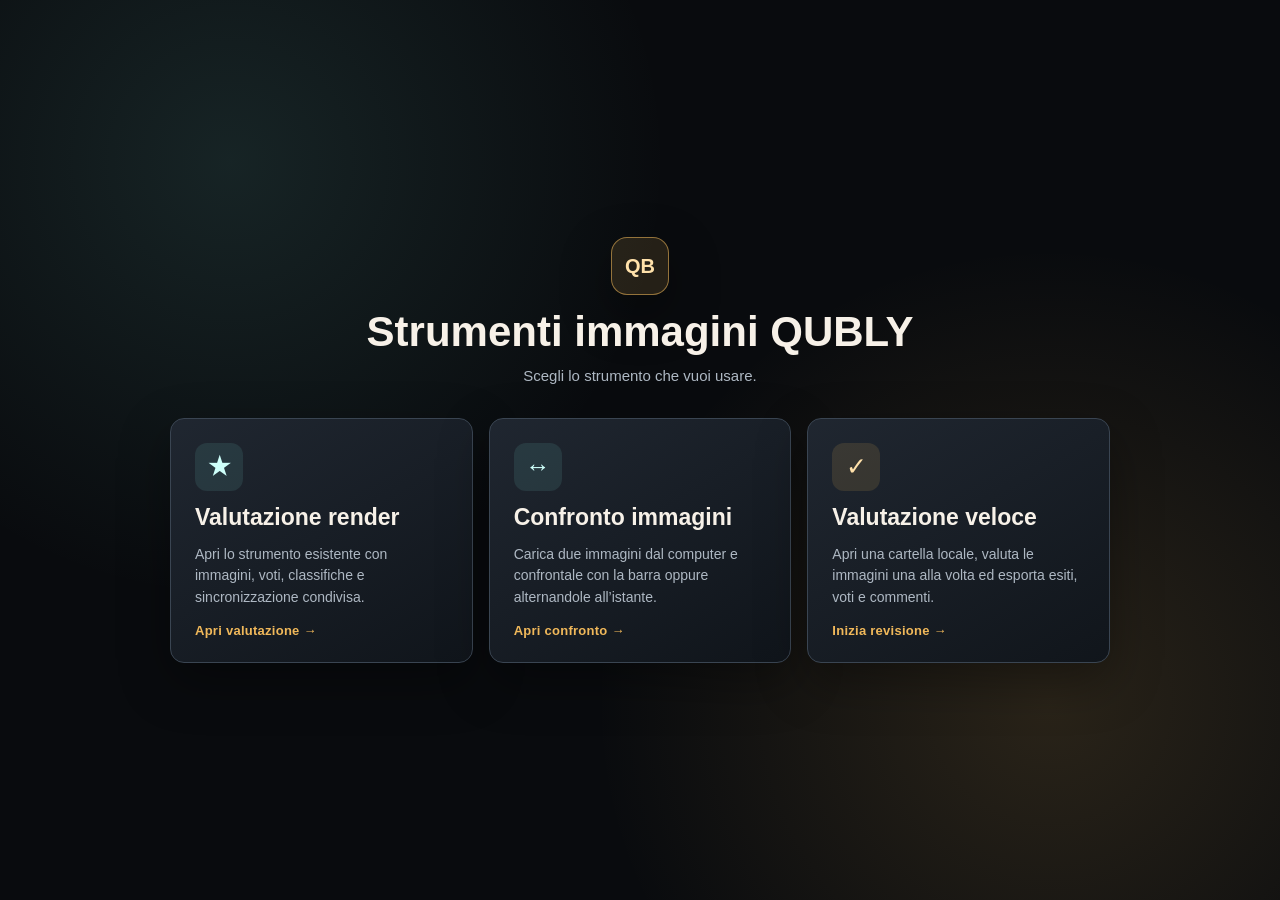
==== commit 7dccb39b: "Aggiunge la valutazione veloce di immagini locali con esportazione voti" ====
--- a/index.html
+++ b/index.html
@@ -1414,7 +1414,7 @@
 
     .tool-choice-grid {
       display: grid;
-      grid-template-columns: repeat(2, minmax(0, 1fr));
+      grid-template-columns: repeat(3, minmax(0, 1fr));
       gap: 16px;
     }
 
@@ -1427,6 +1427,9 @@
       align-items: start;
       border-radius: 14px;
       text-align: left;
+      text-decoration: none;
+      color: var(--text);
+      border: 1px solid var(--line);
       background: linear-gradient(150deg, rgba(32, 39, 49, 0.98), rgba(16, 21, 27, 0.98));
       box-shadow: var(--shadow);
     }
@@ -1632,9 +1635,42 @@
     .local-viewer {
       min-width: 0;
       min-height: 0;
+      position: relative;
       display: grid;
       grid-template-rows: minmax(0, 1fr) auto;
       gap: 10px;
+    }
+
+    .local-viewer:fullscreen {
+      width: 100vw;
+      height: 100vh;
+      padding: 0;
+      gap: 0;
+      background: #040506;
+    }
+
+    .local-viewer:fullscreen .local-compare-stage {
+      min-height: 0;
+      border: 0;
+      border-radius: 0;
+      box-shadow: none;
+    }
+
+    .local-viewer:fullscreen .local-mode-controls {
+      position: absolute;
+      left: 50%;
+      bottom: 16px;
+      z-index: 8;
+      width: min(880px, calc(100vw - 32px));
+      transform: translateX(-50%);
+      border-color: rgba(255, 255, 255, 0.2);
+      background: rgba(16, 20, 25, 0.84);
+      box-shadow: var(--shadow);
+      backdrop-filter: blur(12px);
+    }
+
+    .local-viewer:fullscreen .local-compare-canvas {
+      padding-bottom: 0;
     }
 
     .local-compare-stage {
@@ -1717,7 +1753,7 @@
 
     .local-mode-controls {
       display: grid;
-      grid-template-columns: repeat(3, minmax(0, 1fr));
+      grid-template-columns: repeat(4, minmax(0, 1fr));
       gap: 8px;
       padding: 10px;
       border: 1px solid var(--line);
@@ -1734,6 +1770,11 @@
       border-color: var(--accent);
       background: rgba(240, 184, 90, 0.16);
       color: #ffe1aa;
+    }
+
+    .local-fullscreen-button {
+      border-color: rgba(115, 203, 194, 0.55);
+      color: #cefffa;
     }
 
     .local-key-hint {
@@ -1855,6 +1896,19 @@
 
       .local-mode-controls .split-control {
         grid-row: 1;
+      }
+
+      .local-fullscreen-button {
+        grid-column: 1 / -1;
+      }
+
+      .local-viewer:fullscreen .local-mode-controls {
+        bottom: 8px;
+        width: calc(100vw - 16px);
+      }
+
+      .local-viewer:fullscreen .local-key-hint {
+        display: none;
       }
     }
   </style>
@@ -1882,6 +1936,12 @@
           <p>Carica due immagini dal computer e confrontale con la barra oppure alternandole all’istante.</p>
           <span class="tool-choice-cta">Apri confronto →</span>
         </button>
+        <a class="tool-choice" href="./valutazione-veloce.html">
+          <span class="tool-choice-icon" aria-hidden="true">✓</span>
+          <h2>Valutazione veloce</h2>
+          <p>Apri una cartella locale, valuta le immagini una alla volta ed esporta esiti, voti e commenti.</p>
+          <span class="tool-choice-cta">Inizia revisione →</span>
+        </a>
       </div>
     </div>
   </section>
@@ -2109,7 +2169,7 @@
         <p class="local-privacy-note">Le immagini non vengono caricate su GitHub, non entrano nella sincronizzazione e vengono eliminate dalla pagina quando le rimuovi o la chiudi.</p>
       </aside>
 
-      <section class="local-viewer" aria-label="Visualizzatore di confronto">
+      <section class="local-viewer" id="localViewer" aria-label="Visualizzatore di confronto">
         <div class="local-compare-stage" id="localCompareStage">
           <div class="local-empty-state" id="localEmptyState">Carica Immagine 1 e Immagine 2 per iniziare il confronto.</div>
           <div class="local-compare-canvas" id="localCompareCanvas" hidden>
@@ -2129,7 +2189,8 @@
           <button id="localModeImage1" type="button" aria-pressed="false">← Immagine 1</button>
           <button class="split-control primary-button" id="localModeSplit" type="button" aria-pressed="true">↔ Barra di confronto</button>
           <button id="localModeImage2" type="button" aria-pressed="false">Immagine 2 →</button>
-          <span class="local-key-hint">Tastiera: ← mostra Immagine 1 · → mostra Immagine 2 · spazio torna alla barra</span>
+          <button class="local-fullscreen-button" id="localFullscreenButton" type="button" aria-pressed="false">⛶ Schermo intero</button>
+          <span class="local-key-hint">Tastiera: ← Immagine 1 · → Immagine 2 · spazio barra · F schermo intero · Esc esci</span>
         </div>
       </section>
     </div>
@@ -2302,6 +2363,7 @@
         localMeta1: document.getElementById("localMeta1"),
         localMeta2: document.getElementById("localMeta2"),
         localEmptyState: document.getElementById("localEmptyState"),
+        localViewer: document.getElementById("localViewer"),
         localCompareCanvas: document.getElementById("localCompareCanvas"),
         localCompareImage1: document.getElementById("localCompareImage1"),
         localCompareImage2: document.getElementById("localCompareImage2"),
@@ -2315,6 +2377,7 @@
         localModeImage1: document.getElementById("localModeImage1"),
         localModeSplit: document.getElementById("localModeSplit"),
         localModeImage2: document.getElementById("localModeImage2"),
+        localFullscreenButton: document.getElementById("localFullscreenButton"),
       };
 
       let state = loadState();
@@ -2733,6 +2796,9 @@
         activeTool = "menu";
         pauseRemoteSync();
         if (!els.overlay.hidden) closeOverlay();
+        if (document.fullscreenElement === els.localViewer) {
+          document.exitFullscreen().catch(() => {});
+        }
         if (leavingLocalCompare) resetLocalImages();
         document.body.classList.remove("final-mode");
         els.ratingApp.hidden = true;
@@ -2835,6 +2901,29 @@
         return Boolean(localImages[1].loaded && localImages[2].loaded);
       }
 
+      function localFullscreenActive() {
+        return document.fullscreenElement === els.localViewer;
+      }
+
+      function updateLocalFullscreenControl() {
+        const active = localFullscreenActive();
+        els.localFullscreenButton.setAttribute("aria-pressed", String(active));
+        els.localFullscreenButton.textContent = active ? "⛶ Esci da schermo intero" : "⛶ Schermo intero";
+      }
+
+      async function toggleLocalFullscreen() {
+        if (!localCompareReady()) return;
+        try {
+          if (localFullscreenActive()) {
+            await document.exitFullscreen();
+          } else {
+            await els.localViewer.requestFullscreen();
+          }
+        } catch (error) {
+          els.localFullscreenButton.textContent = "Schermo intero non disponibile";
+        }
+      }
+
       function applyLocalComparePosition(value) {
         localComparePosition = clamp(Number(value), 0, 100);
         const rightInset = 100 - localComparePosition;
@@ -2876,6 +2965,8 @@
         [els.localModeImage1, els.localModeSplit, els.localModeImage2].forEach((button) => {
           button.disabled = !ready;
         });
+        els.localFullscreenButton.disabled = !ready || !document.fullscreenEnabled;
+        updateLocalFullscreenControl();
         if (!ready) {
           const hasError = localImages[1].error || localImages[2].error;
           els.localEmptyState.textContent = hasError
@@ -4276,11 +4367,13 @@
       els.localModeImage1.addEventListener("click", () => setLocalCompareMode("image1"));
       els.localModeSplit.addEventListener("click", () => setLocalCompareMode("split"));
       els.localModeImage2.addEventListener("click", () => setLocalCompareMode("image2"));
+      els.localFullscreenButton.addEventListener("click", toggleLocalFullscreen);
       els.localShowImage1.addEventListener("click", () => setLocalCompareMode("image1"));
       els.localShowImage2.addEventListener("click", () => setLocalCompareMode("image2"));
       attachLocalDropTarget(els.localPicker1, 1);
       attachLocalDropTarget(els.localPicker2, 2);
       attachLocalCompareDrag();
+      document.addEventListener("fullscreenchange", updateLocalFullscreenControl);
 
       els.reviewTab.addEventListener("click", () => setView("review"));
       els.finalTab.addEventListener("click", () => {
@@ -4393,6 +4486,11 @@
         const typing = target && ["INPUT", "TEXTAREA", "SELECT"].includes(target.tagName) && target.type !== "range";
         if (typing) return;
         if (!els.localCompareView.hidden && localCompareReady()) {
+          if (event.key.toLowerCase() === "f") {
+            event.preventDefault();
+            toggleLocalFullscreen();
+            return;
+          }
           if (event.key === "ArrowLeft") {
             event.preventDefault();
             setLocalCompareMode("image1");
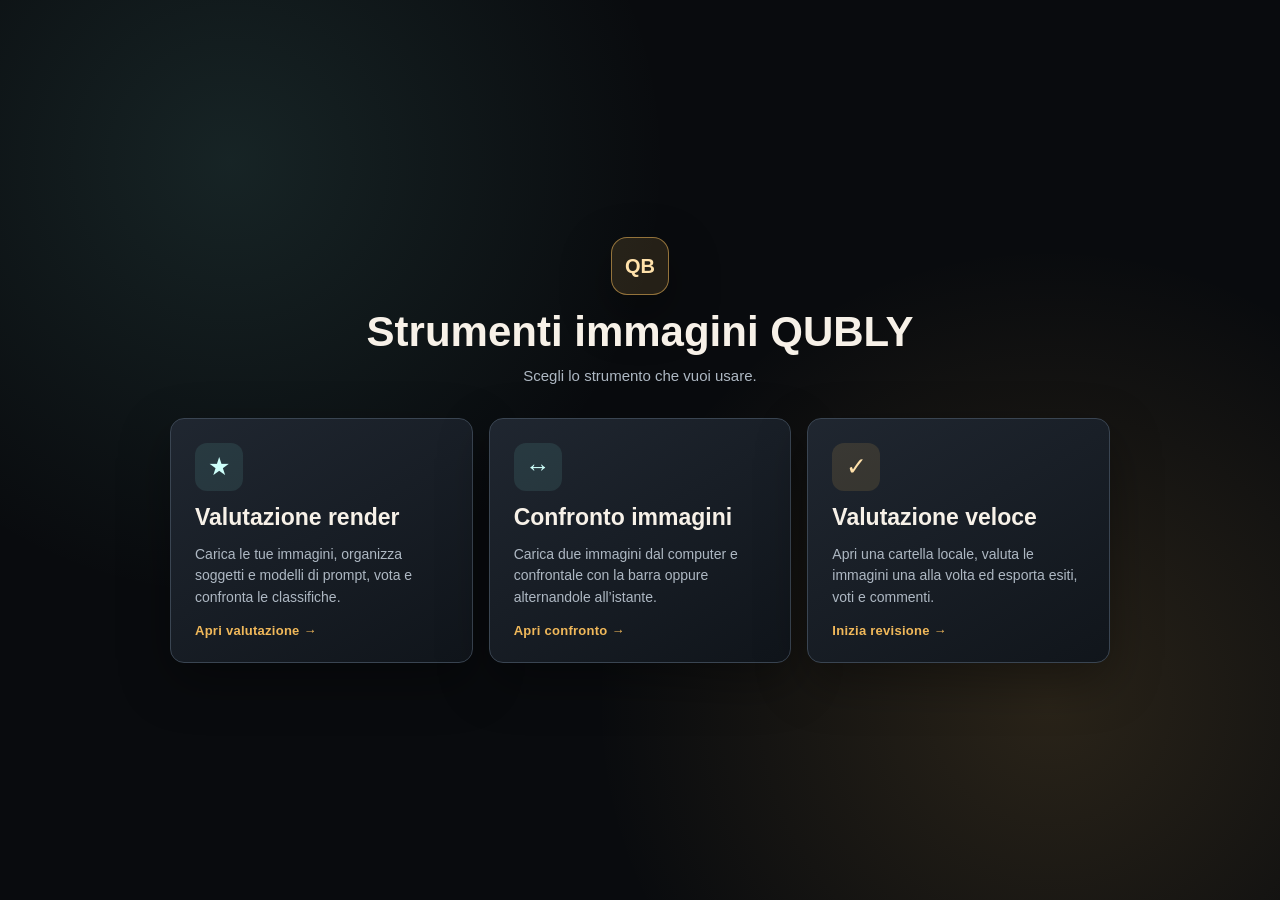
==== commit 55e47732: "Aggiunge riepilogo voti e raccolte locali per valutare i modelli di prompt" ====
--- a/index.html
+++ b/index.html
@@ -1923,12 +1923,12 @@
       </div>
 
       <div class="tool-choice-grid">
-        <button class="tool-choice" id="openRatingTool" type="button">
+        <a class="tool-choice" id="openRatingTool" href="./valutazione-prompt.html">
           <span class="tool-choice-icon" aria-hidden="true">★</span>
           <h2>Valutazione render</h2>
-          <p>Apri lo strumento esistente con immagini, voti, classifiche e sincronizzazione condivisa.</p>
+          <p>Carica le tue immagini, organizza soggetti e modelli di prompt, vota e confronta le classifiche.</p>
           <span class="tool-choice-cta">Apri valutazione →</span>
-        </button>
+        </a>
 
         <button class="tool-choice" id="openLocalCompareTool" type="button">
           <span class="tool-choice-icon" aria-hidden="true">↔</span>
@@ -2234,7 +2234,7 @@
       const main = document.getElementById("appMain");
 
       if (!manifest || !Array.isArray(manifest.variants)) {
-        main.innerHTML = '<div class="fatal">Manifest non trovato. Rigenera i file con <code>python build_manifest.py</code>.</div>';
+        main.innerHTML = '<div class="fatal">Configurazione degli strumenti non disponibile. Ricarica la pagina.</div>';
         return;
       }
 
@@ -3083,7 +3083,7 @@
             errorBox.className = "image-load-error";
             parent.appendChild(errorBox);
           }
-          errorBox.textContent = "Immagine non caricata. Apri l'app da un URL web pubblicato oppure rendi disponibili offline tutti i file della cartella immagini_valutazione.";
+          errorBox.textContent = "Immagine non caricata. Verifica che il file sia disponibile e in un formato supportato dal browser.";
           errorBox.classList.add("active");
         };
         img.onload = () => {
@@ -4357,7 +4357,6 @@
           .replace(/'/g, "&#039;");
       }
 
-      els.openRatingTool.addEventListener("click", () => openTool("rating"));
       els.openLocalCompareTool.addEventListener("click", () => openTool("local-compare"));
       els.ratingMenuButton.addEventListener("click", showToolMenu);
       els.compareMenuButton.addEventListener("click", showToolMenu);
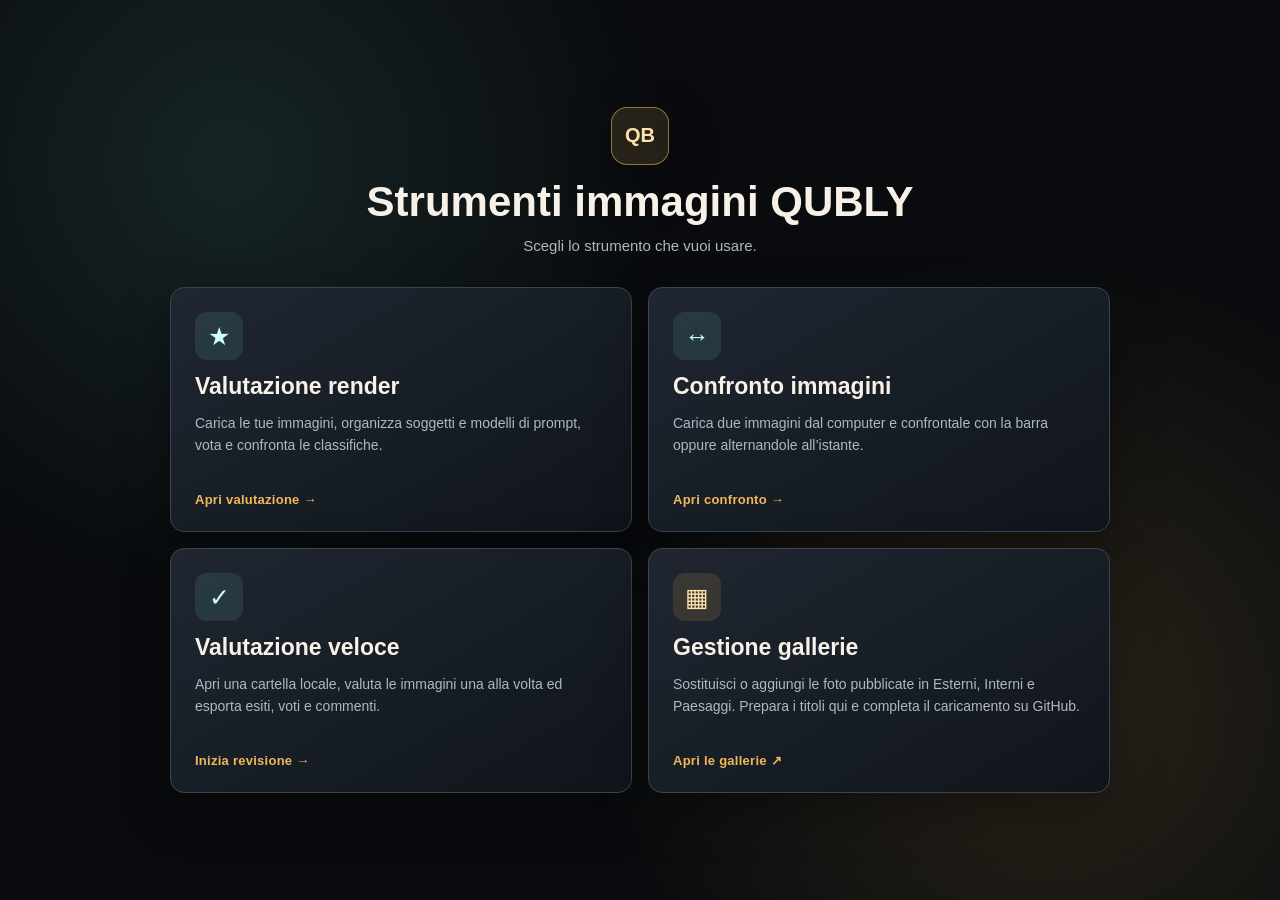
==== commit 15249e4d: "Link gallery manager from QUBLY Tools" ====
--- a/index.html
+++ b/index.html
@@ -1414,7 +1414,7 @@
 
     .tool-choice-grid {
       display: grid;
-      grid-template-columns: repeat(3, minmax(0, 1fr));
+      grid-template-columns: repeat(2, minmax(0, 1fr));
       gap: 16px;
     }
 
@@ -1942,6 +1942,12 @@
           <p>Apri una cartella locale, valuta le immagini una alla volta ed esporta esiti, voti e commenti.</p>
           <span class="tool-choice-cta">Inizia revisione →</span>
         </a>
+        <a class="tool-choice" href="https://qubly.studio/gestione-gallerie.html" target="_blank" rel="noopener">
+          <span class="tool-choice-icon" aria-hidden="true">▦</span>
+          <h2>Gestione gallerie</h2>
+          <p>Sostituisci o aggiungi le foto pubblicate in Esterni, Interni e Paesaggi. Prepara i titoli qui e completa il caricamento su GitHub.</p>
+          <span class="tool-choice-cta">Apri le gallerie ↗</span>
+        </a>
       </div>
     </div>
   </section>
@@ -2139,7 +2145,7 @@
       <aside class="local-file-panel" aria-label="Selezione immagini locali">
         <div class="local-file-intro">
           <strong>Scegli due immagini</strong>
-          <span>Puoi cliccare oppure trascinare un file in ciascun riquadro.</span>
+          <span>Trascina qui due immagini o una cartella, oppure scegli i file dal computer.</span>
         </div>
 
         <label class="local-file-picker" id="localPicker1" for="localFile1">
@@ -2228,6 +2234,7 @@
 
   <script src="./manifest.js"></script>
   <script src="./sync-config.js"></script>
+  <script src="./local-drop.js"></script>
   <script>
     (() => {
       const manifest = window.RENDER_REVIEW_MANIFEST;
@@ -2844,7 +2851,7 @@
 
       function setLocalFile(slot, file) {
         const view = localElements(slot);
-        if (!file || !String(file.type || "").startsWith("image/")) {
+        if (!file || !(String(file.type || "").startsWith("image/") || /\.(png|jpe?g|webp|avif|gif|bmp|svg|ico|heic|heif|tiff?)$/i.test(file.name))) {
           view.meta.textContent = "Seleziona un file immagine valido";
           return;
         }
@@ -4369,8 +4376,23 @@
       els.localFullscreenButton.addEventListener("click", toggleLocalFullscreen);
       els.localShowImage1.addEventListener("click", () => setLocalCompareMode("image1"));
       els.localShowImage2.addEventListener("click", () => setLocalCompareMode("image2"));
-      attachLocalDropTarget(els.localPicker1, 1);
-      attachLocalDropTarget(els.localPicker2, 2);
+      QublyLocalDrop.attach({
+        enabled: () => activeTool === "local-compare",
+        onError: (message) => { els.localEmptyState.textContent = message; },
+        onFiles: (files, target) => {
+          const images = files.filter((file) => String(file.type || "").startsWith("image/") || /\.(png|jpe?g|webp|avif|gif|bmp|svg|ico|heic|heif|tiff?)$/i.test(file.name));
+          if (!images.length) { els.localEmptyState.textContent = "Nessuna immagine trovata nella selezione."; return; }
+          images.sort((a, b) => QublyLocalDrop.relativePath(a).localeCompare(QublyLocalDrop.relativePath(b), "it", { numeric: true }));
+          if (images.length === 1) {
+            const slot = target?.closest?.("#localPicker2") ? 2 : target?.closest?.("#localPicker1") ? 1 : !localImages[1].file ? 1 : !localImages[2].file ? 2 : 1;
+            setLocalFile(slot, images[0]);
+          } else {
+            setLocalFile(1, images[0]);
+            setLocalFile(2, images[1]);
+            if (images.length > 2) document.querySelector(".local-file-intro span").textContent = `Confronto delle prime due immagini su ${images.length} trovate. Trascina altri file per sostituirle.`;
+          }
+        },
+      });
       attachLocalCompareDrag();
       document.addEventListener("fullscreenchange", updateLocalFullscreenControl);
 
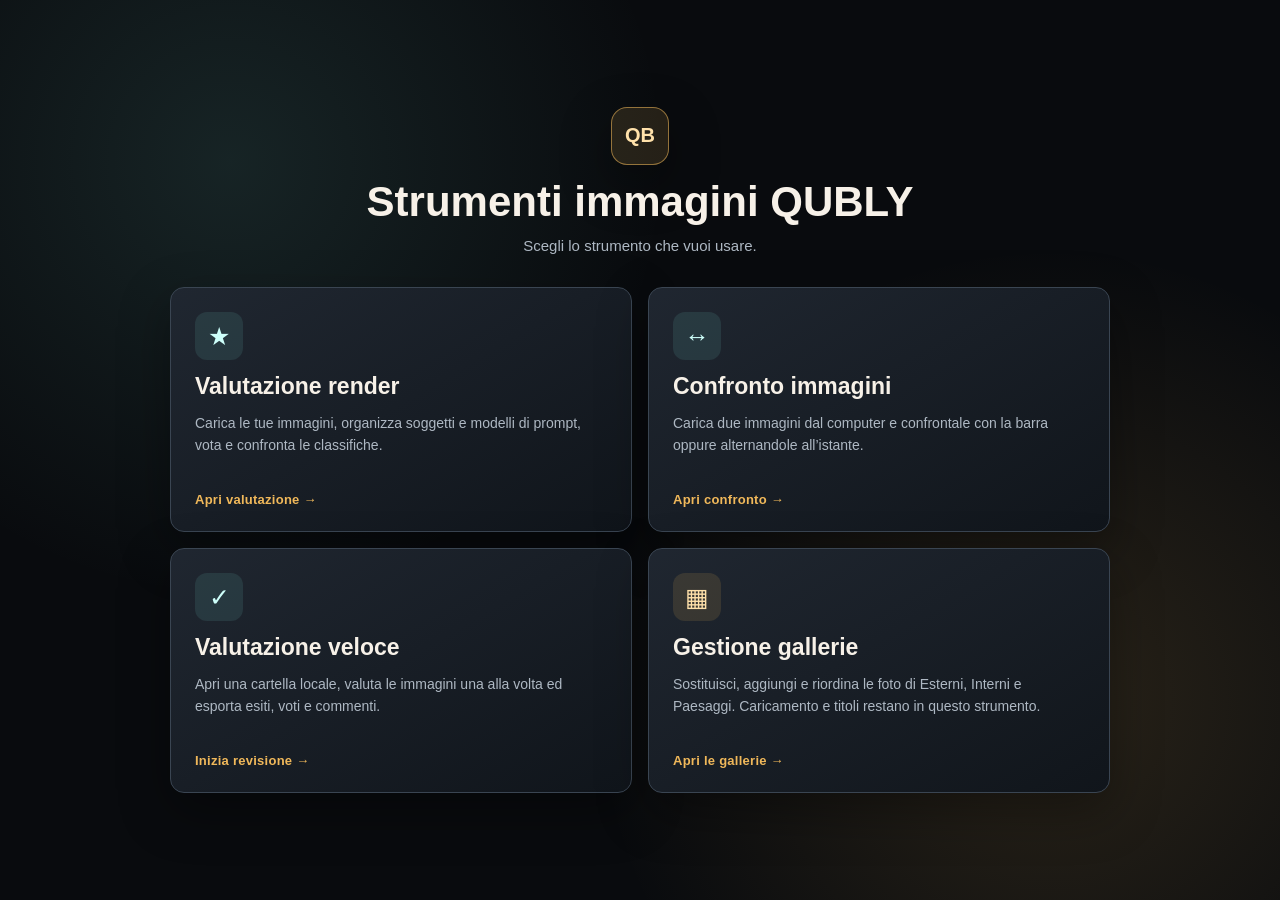
==== commit 2acd202f: "Build integrated gallery editor in QUBLY Tools" ====
--- a/index.html
+++ b/index.html
@@ -1942,11 +1942,11 @@
           <p>Apri una cartella locale, valuta le immagini una alla volta ed esporta esiti, voti e commenti.</p>
           <span class="tool-choice-cta">Inizia revisione →</span>
         </a>
-        <a class="tool-choice" href="https://qubly.studio/gestione-gallerie.html" target="_blank" rel="noopener">
+        <a class="tool-choice" href="./gestione-gallerie.html">
           <span class="tool-choice-icon" aria-hidden="true">▦</span>
           <h2>Gestione gallerie</h2>
-          <p>Sostituisci o aggiungi le foto pubblicate in Esterni, Interni e Paesaggi. Prepara i titoli qui e completa il caricamento su GitHub.</p>
-          <span class="tool-choice-cta">Apri le gallerie ↗</span>
+          <p>Sostituisci, aggiungi e riordina le foto di Esterni, Interni e Paesaggi. Caricamento e titoli restano in questo strumento.</p>
+          <span class="tool-choice-cta">Apri le gallerie →</span>
         </a>
       </div>
     </div>
